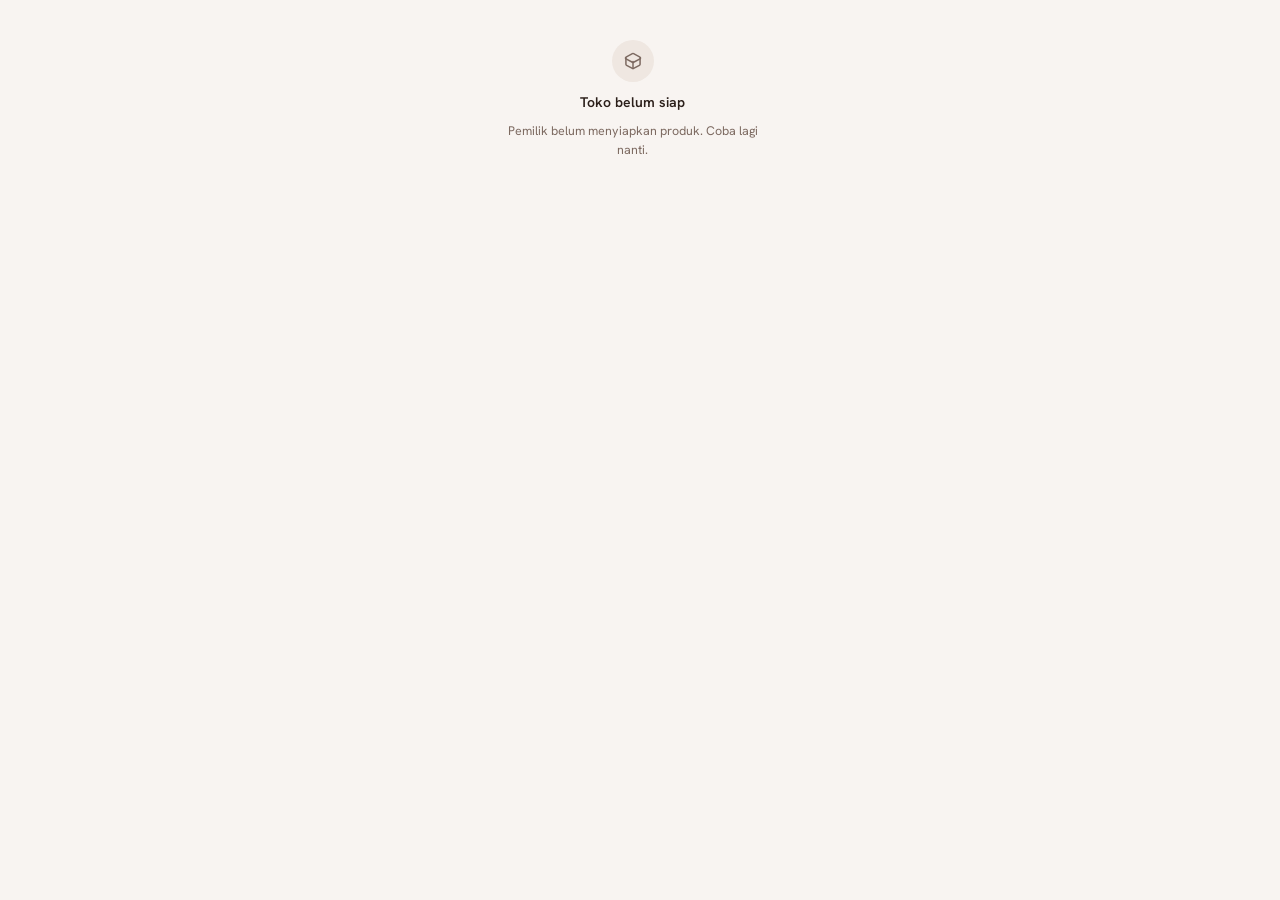
==== pesan.html @ 95f7d37d "Commit 1" ====
<!DOCTYPE html>
<html lang="id" data-theme="medspa" style="--tp-h: 30">
<head>
<meta charset="utf-8">
<meta name="viewport" content="width=device-width, initial-scale=1">
<title>Pesan — Batchin</title>
<link rel="preconnect" href="https://fonts.googleapis.com">
<link rel="preconnect" href="https://fonts.gstatic.com" crossorigin>
<link rel="stylesheet" href="https://fonts.googleapis.com/css2?family=Hanken+Grotesk:wght@300;400;600;700&family=IBM+Plex+Mono:wght@400;600&display=swap">
<link rel="icon" href="favicon.svg" type="image/svg+xml">
<link rel="stylesheet" href="styles.css">
</head>
<body>
<div class="tp-screen" id="pub"></div>
<div id="modal-root"></div>
<div id="toast-root" class="toast-root" role="status" aria-live="polite"></div>
<script src="js/util.js"></script>
<script src="js/icons.js"></script>
<script src="js/data.js"></script>
<script src="js/estimate.js"></script>
<script src="js/inbox.js"></script>
<script src="js/ui.js"></script>
<script src="js/public.js"></script>
</body>
</html>
---- styles.css ----
/* ===== theme.css ===== */
@keyframes tp-pop{0%{transform:scale(.88);opacity:0}62%{transform:scale(1.05)}100%{transform:scale(1);opacity:1}}
@keyframes tp-up{from{transform:translateY(var(--tp-reveal-dist,16px));opacity:0}to{transform:translateY(0);opacity:1}}
@keyframes tp-down{from{transform:translateY(-16px);opacity:0}to{transform:translateY(0);opacity:1}}
@keyframes tp-sheet{from{transform:translateY(102%)}to{transform:translateY(0)}}
@keyframes tp-fade{from{opacity:0}to{opacity:1}}
@keyframes tp-wipe{from{clip-path:inset(0 100% 0 0)}to{clip-path:inset(0 0 0 0)}}
@keyframes tp-curtain{from{clip-path:inset(100% 0 0 0);transform:translateY(var(--tp-reveal-dist,16px))}to{clip-path:inset(0 0 0 0);transform:translateY(0)}}
@keyframes tp-rise{from{clip-path:inset(0 0 100% 0);transform:translateY(var(--tp-reveal-dist,16px))}to{clip-path:inset(0 0 0 0);transform:translateY(0)}}
@keyframes tp-blur-in{from{opacity:0;filter:blur(16px);transform:scale(1.05) translateY(var(--tp-reveal-dist,16px))}to{opacity:1;filter:blur(0);transform:scale(1) translateY(0)}}
@keyframes tp-glitch{0%{opacity:0;transform:translate3d(-6px,0,0);clip-path:inset(40% 0 38% 0)}18%{opacity:1;transform:translate3d(5px,0,0);clip-path:inset(12% 0 62% 0)}36%{transform:translate3d(-3px,0,0);clip-path:inset(68% 0 6% 0)}54%{transform:translate3d(2px,0,0);clip-path:inset(0 0 0 0)}72%{transform:translate3d(-1px,0,0)}100%{opacity:1;transform:none;clip-path:inset(0 0 0 0)}}
@keyframes tp-tape{from{opacity:0;transform:rotate(-9deg) translateY(var(--tp-reveal-dist,16px)) scale(.95)}to{opacity:1;transform:rotate(var(--tp-img-tilt,0deg)) translateY(0) scale(1)}}
@keyframes tp-zoom{from{transform:scale(1.16)}to{transform:scale(1)}}
@keyframes tp-bar{from{transform:scaleX(0)}to{transform:scaleX(1)}}
@keyframes tp-shake{10%,90%{transform:translateX(-2px)}30%,70%{transform:translateX(3px)}50%{transform:translateX(-4px)}}
@keyframes tp-pulse{0%,100%{opacity:1}50%{opacity:.42}}
@keyframes tp-breathe{0%,100%{transform:scale(1)}50%{transform:scale(1.045)}}
@keyframes tp-shimmer{from{background-position:-160% 0}to{background-position:260% 0}}
@keyframes tp-float{0%,100%{transform:translateY(0)}50%{transform:translateY(-9px)}}
@keyframes tp-spin{to{transform:rotate(360deg)}}
@keyframes tp-blink{50%{opacity:0}}
@keyframes tp-tilt{0%,100%{transform:rotate(-2.5deg)}50%{transform:rotate(2.5deg)}}
@keyframes tp-drift{0%{transform:translate3d(0,0,0) scale(1)}50%{transform:translate3d(4%,-3%,0) scale(1.12)}100%{transform:translate3d(0,0,0) scale(1)}}
@media (prefers-reduced-motion: reduce){*,*::before,*::after{animation-duration:1ms!important;animation-iteration-count:1!important;transition-duration:1ms!important}}

@keyframes fx-scroll{from{background-position:0 0}to{background-position:0 160px}}
@keyframes fx-floor{from{background-position:0 0}to{background-position:0 64px}}
@keyframes fx-spin{to{transform:rotate(360deg)}}
@keyframes fx-hue{to{filter:hue-rotate(360deg)}}
@keyframes fx-flicker{0%,100%{opacity:var(--tp-fx-op)}7%{opacity:0}9%{opacity:var(--tp-fx-op)}52%{opacity:calc(var(--tp-fx-op)*.4)}54%{opacity:var(--tp-fx-op)}}
@keyframes fx-blob{0%{transform:translate(0,0) scale(1) rotate(0)}33%{transform:translate(8%,-6%) scale(1.15) rotate(40deg)}66%{transform:translate(-6%,8%) scale(.92) rotate(-30deg)}100%{transform:none}}
@keyframes fx-stars{from{background-position:0 0,0 0,0 0}to{background-position:0 400px,0 260px,0 140px}}
@keyframes fx-foil{from{background-position:0% 50%}to{background-position:200% 50%}}
@keyframes fx-diag{from{background-position:0 0}to{background-position:120px 120px}}
@keyframes d3-sway{0%,100%{transform:perspective(1100px) rotateY(-14deg) rotateX(6deg)}50%{transform:perspective(1100px) rotateY(14deg) rotateX(-4deg)}}
@keyframes d3-float{0%,100%{transform:perspective(1200px) rotateX(18deg) translateY(0)}50%{transform:perspective(1200px) rotateX(10deg) translateY(-14px)}}
@keyframes d3-glitch{0%,92%,100%{transform:none;filter:none}93%{transform:translate(-4px,2px) skewX(-6deg);filter:drop-shadow(4px 0 0 #ff003c) drop-shadow(-4px 0 0 #00e5ff)}95%{transform:translate(3px,-1px) skewX(4deg)}97%{transform:translate(-1px,0);filter:drop-shadow(-3px 0 0 #ff003c) drop-shadow(3px 0 0 #00e5ff)}}
@keyframes d3-wobble{0%,100%{transform:rotate(-1.5deg)}50%{transform:rotate(1.5deg) translateY(-6px)}}
@keyframes fx-slide{from{background-position:0 0}to{background-position:-160px 0}}
@keyframes fx-fall{from{background-position:0 0,0 0,0 0}to{background-position:0 160px,0 320px,0 480px}}
@keyframes d3-card{0%,100%{transform:perspective(900px) rotateX(10deg) rotateY(-16deg) rotateZ(2deg)}50%{transform:perspective(900px) rotateX(4deg) rotateY(-6deg) translateY(-8px)}}
@keyframes d3-bounce{0%,100%{transform:translateY(0) scale(1)}40%{transform:translateY(-10px) scale(1.01,.99)}60%{transform:translateY(0) scale(1.01,.98)}}
@keyframes d3-web{0%,100%{transform:perspective(2400px) rotateX(2.5deg) rotateY(-3deg)}50%{transform:perspective(2400px) rotateX(1deg) rotateY(3deg) translateY(-4px)}}
.tp-web-stage{position:relative;isolation:isolate;overflow:hidden;animation:var(--tp-3d-web,none);transform-origin:50% 50%}
.tp-web-stage>.tp-fx{inset:-20%}
.tp-fx{position:absolute;inset:-40%;z-index:-1;pointer-events:none;background:var(--tp-fx);background-size:var(--tp-fx-size);opacity:var(--tp-fx-op);mix-blend-mode:var(--tp-fx-blend);transform:var(--tp-fx-tf);animation:var(--tp-fx-anim)}
.tp-screen{position:relative;isolation:isolate;overflow:hidden}
.tp-stage{transform:var(--tp-3d);animation:var(--tp-3d-anim);transform-style:preserve-3d}

[data-theme="medspa"]{--tp-h:30;--tp-fx:none;--tp-fx-size:auto;--tp-fx-anim:none;--tp-fx-op:0;--tp-fx-blend:normal;--tp-fx-tf:none;--tp-3d:none;--tp-3d-anim:none;--tp-3d-web:none;--tp-dur-slow:620ms;--tp-stagger:80ms;--tp-reveal:tp-up;--tp-reveal-dist:20px;--tp-img-r:16px;--tp-img-frame:none;--tp-img-sh:none;--tp-img-filter:saturate(.9) brightness(1.04);--tp-img-overlay-op:0;--tp-img-blend:normal;--tp-img-tilt:0deg;--tp-img-ar:4 / 5;--tp-bg:#f8f4f1;--tp-canvas:#f8f4f1;--tp-surf:#ffffff;--tp-surf-2:#efe7e1;--tp-ink:#2b1f1a;--tp-mute:#7d6a61;--tp-acc:oklch(0.64 0.08 calc(var(--tp-h) + 0));--tp-acc-2:oklch(0.72 0.06 calc(var(--tp-h) + 150));--tp-acc-ink:#ffffff;--tp-line:#e7dcd4;--tp-grad:linear-gradient(135deg, oklch(0.64 0.08 calc(var(--tp-h) + 0)), oklch(0.72 0.06 calc(var(--tp-h) + 150)));--tp-r:8px;--tp-r-sm:5px;--tp-r-lg:12px;--tp-r-btn:6px;--tp-sh:0 6px 18px rgba(20,24,30,.08);--tp-sh-sm:0 2px 8px rgba(20,24,30,.06);--tp-bw:1px;--tp-font-display:'Hanken Grotesk', system-ui;--tp-font-body:'Hanken Grotesk', system-ui;--tp-font-mono:'IBM Plex Mono', monospace;--tp-w-display:600;--tp-track-display:-0.02em;--tp-case-display:none;--tp-hero:62px;--tp-dur:220ms;--tp-ease:cubic-bezier(.22,1,.36,1);--tp-press:0.98;--tp-tex:none;--tp-blur:none;}

/* ===== app.css ===== */
/* ============================================================
   app.css — Batchin
   Lapisan layout & komponen. Semua warna/radius/bayangan/font
   memakai var(--tp-*). Hanya token layout di bawah yang berupa nilai.
   ============================================================ */

:root {
  --pill-h: 999px;
  --page-w: 1300px;
  --nav-gap: 6px;
  --pad-x: 28px;
  --nav-offset: 104px;

  --ok: oklch(0.55 0.09 155);
  --ok-bg: oklch(0.955 0.025 155);
  --warn: oklch(0.62 0.11 72);
  --warn-bg: oklch(0.965 0.035 72);
  --danger: oklch(0.55 0.15 27);
  --danger-bg: oklch(0.96 0.028 27);
  --info: oklch(0.56 0.09 245);
  --info-bg: oklch(0.96 0.025 245);

  --st-waiting: oklch(0.60 0.10 78);
  --st-shopping: oklch(0.56 0.10 250);
  --st-production: oklch(0.60 0.13 42);
  --st-ready: oklch(0.53 0.10 158);
  --st-completed: oklch(0.50 0.03 60);
  --st-cancelled: oklch(0.55 0.15 27);
}

*, *::before, *::after { box-sizing: border-box; }

html {
  -webkit-text-size-adjust: 100%;
  overflow-y: scroll;
  scrollbar-gutter: stable;
}

body {
  margin: 0;
  min-height: 100vh;
  background: var(--tp-bg);
  color: var(--tp-ink);
  font-family: var(--tp-font-body);
  font-size: calc(15px * var(--fs, 1));
  line-height: 1.52;
  -webkit-font-smoothing: antialiased;
  -moz-osx-font-smoothing: grayscale;
}

h1, h2, h3, h4 {
  margin: 0;
  font-family: var(--tp-font-display);
  font-weight: var(--tp-w-display);
  letter-spacing: var(--tp-track-display);
  line-height: 1.18;
}

p { margin: 0; }
a { color: inherit; }
button { font: inherit; }
svg { display: block; flex: none; }
:focus-visible { outline: 2px solid var(--tp-acc); outline-offset: 2px; }

.boot {
  min-height: 100vh;
  display: grid;
  place-items: center;
  color: var(--tp-mute);
  font-size: calc(14px * var(--fs, 1));
  letter-spacing: var(--tp-track-display);
}

/* ---------- tipografi bantu ---------- */
.mono { font-family: var(--tp-font-mono); font-variant-numeric: tabular-nums; }
.mute { color: var(--tp-mute); }
.small { font-size: calc(12.5px * var(--fs, 1)); }
.tiny { font-size: calc(11.5px * var(--fs, 1)); }
.strong { font-weight: 600; }
.nowrap { white-space: nowrap; }
.kicker {
  font-size: calc(11px * var(--fs, 1));
  font-weight: 600;
  letter-spacing: 0.10em;
  text-transform: uppercase;
  color: var(--tp-mute);
  font-family: var(--tp-font-mono);
}

/* ---------- shell & nav pill ---------- */
.nav {
  position: fixed;
  top: 18px;
  left: 50%;
  transform: translateX(-50%);
  z-index: 60;
  display: flex;
  align-items: center;
  gap: var(--nav-gap);
  max-width: calc(100vw - 32px);
  padding: 7px 9px;
  background: var(--tp-ink);
  color: var(--tp-bg);
  border-radius: var(--pill-h);
  box-shadow: var(--tp-sh);
}

.nav-brand {
  display: flex;
  align-items: center;
  gap: 9px;
  padding: 4px 12px 4px 6px;
  margin-right: 2px;
  color: var(--tp-bg);
  text-decoration: none;
  border-right: 1px solid color-mix(in oklch, var(--tp-bg) 22%, var(--tp-ink));
}

.nav-mark {
  width: 30px;
  height: 30px;
  display: grid;
  place-items: center;
  border-radius: var(--tp-r-sm);
  background: var(--tp-grad);
  color: var(--tp-acc-ink);
  font-family: var(--tp-font-mono);
  font-size: calc(13px * var(--fs, 1));
  font-weight: 600;
}

.nav-brand-name {
  font-family: var(--tp-font-display);
  font-weight: 600;
  font-size: calc(14.5px * var(--fs, 1));
  letter-spacing: var(--tp-track-display);
}

.nav-links {
  display: flex;
  align-items: center;
  gap: 2px;
}

.nav-link {
  display: flex;
  align-items: center;
  gap: 7px;
  padding: 8px 12px;
  border-radius: var(--pill-h);
  color: var(--tp-bg);
  text-decoration: none;
  font-size: calc(13px * var(--fs, 1));
  font-weight: 600;
  letter-spacing: -0.01em;
  white-space: nowrap;
  transition: background var(--tp-dur) var(--tp-ease), color var(--tp-dur) var(--tp-ease), transform var(--tp-dur) var(--tp-ease);
}

.nav-link svg { width: 15px; height: 15px; opacity: 1; }
.nav-link:hover { background: color-mix(in oklch, var(--tp-bg) 16%, var(--tp-ink)); }
.nav-link:active { transform: scale(var(--tp-press)); }
.nav-link[aria-current="page"] {
  background: var(--tp-acc);
  color: var(--tp-acc-ink);
}
.nav-link[aria-current="page"]:hover { background: var(--tp-acc); }

/* ---------- halaman ---------- */
.page {
  max-width: var(--page-w);
  margin: 0 auto;
  padding: var(--nav-offset) var(--pad-x) 72px;
}

.page-head {
  display: flex;
  align-items: flex-end;
  justify-content: space-between;
  gap: 20px;
  flex-wrap: wrap;
  margin-bottom: 22px;
}

.page-title { font-size: calc(clamp(23px, 2.4vw, 30px) * var(--fs, 1)); }
.page-sub { margin-top: 6px; color: var(--tp-mute); font-size: calc(14px * var(--fs, 1)); max-width: 62ch; }
.page-actions { display: flex; align-items: center; gap: 8px; flex-wrap: wrap; }

.section { margin-top: 26px; }
.section-head {
  display: flex;
  align-items: baseline;
  justify-content: space-between;
  gap: 14px;
  margin-bottom: 12px;
}
.section-title { font-size: calc(16.5px * var(--fs, 1)); }

/* ---------- kartu ---------- */
.card {
  background: var(--tp-surf);
  border: var(--tp-bw) solid var(--tp-line);
  border-radius: var(--tp-r-lg);
  box-shadow: var(--tp-sh-sm);
  min-width: 0;
}

.card-head {
  display: flex;
  align-items: center;
  justify-content: space-between;
  gap: 12px;
  padding: 15px 18px;
  border-bottom: var(--tp-bw) solid var(--tp-line);
}

.card-title { font-size: calc(14.5px * var(--fs, 1)); font-weight: 600; letter-spacing: -0.01em; }
.card-body { padding: 18px; }
.card-body.tight { padding: 12px; }
.card-foot {
  padding: 12px 18px;
  border-top: var(--tp-bw) solid var(--tp-line);
  display: flex;
  align-items: center;
  justify-content: space-between;
  gap: 12px;
  font-size: calc(12.5px * var(--fs, 1));
  color: var(--tp-mute);
}

.card.flat { box-shadow: none; background: var(--tp-surf-2); border-color: transparent; }

/* ---------- tombol ---------- */
.btn {
  display: inline-flex;
  align-items: center;
  justify-content: center;
  gap: 7px;
  min-height: 40px;
  padding: 0 15px;
  border: var(--tp-bw) solid transparent;
  border-radius: var(--tp-r-btn);
  background: var(--tp-acc);
  color: var(--tp-acc-ink);
  font-family: var(--tp-font-body);
  font-size: calc(13.5px * var(--fs, 1));
  font-weight: 600;
  letter-spacing: -0.005em;
  text-decoration: none;
  cursor: pointer;
  white-space: nowrap;
  transition: transform var(--tp-dur) var(--tp-ease), background var(--tp-dur) var(--tp-ease), border-color var(--tp-dur) var(--tp-ease), color var(--tp-dur) var(--tp-ease), box-shadow var(--tp-dur) var(--tp-ease);
}
.btn svg { width: 15px; height: 15px; }
.btn:hover { background: color-mix(in oklch, var(--tp-acc) 86%, var(--tp-ink)); }
.btn:active { transform: scale(var(--tp-press)); }

.btn-ghost {
  background: var(--tp-surf);
  color: var(--tp-ink);
  border-color: var(--tp-line);
  box-shadow: var(--tp-sh-sm);
}
.btn-ghost:hover { background: var(--tp-surf-2); border-color: color-mix(in oklch, var(--tp-line) 60%, var(--tp-ink)); }

.btn-quiet {
  background: transparent;
  color: var(--tp-ink);
  border-color: transparent;
}
.btn-quiet:hover { background: var(--tp-surf-2); }

.btn-danger { background: var(--danger); color: var(--tp-acc-ink); }
.btn-danger:hover { background: color-mix(in oklch, var(--danger) 86%, var(--tp-ink)); }

.btn-sm { min-height: 32px; padding: 0 11px; font-size: calc(12.5px * var(--fs, 1)); }
.btn-sm svg { width: 13px; height: 13px; }
.btn-icon { min-height: 34px; width: 34px; padding: 0; }

/* ---------- form ---------- */
.field { display: flex; flex-direction: column; gap: 6px; min-width: 0; }
.field-label { font-size: calc(12.5px * var(--fs, 1)); font-weight: 600; color: var(--tp-ink); }
.field-label .req { color: var(--danger); margin-left: 2px; }

.input, .select, .textarea {
  width: 100%;
  min-height: 41px;
  padding: 9px 12px;
  background: var(--tp-surf);
  color: var(--tp-ink);
  font-family: var(--tp-font-body);
  font-size: calc(14px * var(--fs, 1));
  border: var(--tp-bw) solid var(--tp-line);
  border-radius: var(--tp-r-btn);
  transition: border-color var(--tp-dur) var(--tp-ease), box-shadow var(--tp-dur) var(--tp-ease), background var(--tp-dur) var(--tp-ease);
}
.textarea { min-height: 74px; resize: vertical; line-height: 1.5; }
.input.mono, .select.mono { font-family: var(--tp-font-mono); font-size: calc(13.5px * var(--fs, 1)); }
.input::placeholder, .textarea::placeholder { color: var(--tp-mute); }
.input:hover, .select:hover, .textarea:hover { border-color: color-mix(in oklch, var(--tp-line) 55%, var(--tp-ink)); }
.input:focus, .select:focus, .textarea:focus {
  outline: none;
  border-color: var(--tp-acc);
  box-shadow: 0 0 0 3px color-mix(in oklch, var(--tp-acc) 22%, transparent);
}
.select {
  appearance: none;
  padding-right: 34px;
  background-image: url("data:image/svg+xml;utf8,<svg xmlns='http://www.w3.org/2000/svg' width='14' height='14' viewBox='0 0 24 24' fill='none' stroke='%237d6a61' stroke-width='2.4' stroke-linecap='round' stroke-linejoin='round'><path d='M6 9l6 6 6-6'/></svg>");
  background-repeat: no-repeat;
  background-position: right 12px center;
}
.input[readonly] { background: var(--tp-surf-2); color: var(--tp-mute); }
.input:disabled, .select:disabled { background: var(--tp-surf-2); color: var(--tp-mute); cursor: not-allowed; }

.field-hint { font-size: calc(11.5px * var(--fs, 1)); color: var(--tp-mute); }
.field-error { font-size: calc(11.5px * var(--fs, 1)); color: var(--danger); font-weight: 600; display: none; }
.field.invalid .input, .field.invalid .select, .field.invalid .textarea {
  border-color: var(--danger);
  box-shadow: 0 0 0 3px color-mix(in oklch, var(--danger) 16%, transparent);
}
.field.invalid .field-error { display: block; }
.field.shake { animation: tp-shake 420ms var(--tp-ease); }

.input-group { display: flex; align-items: stretch; }
.input-group .input { border-top-right-radius: 0; border-bottom-right-radius: 0; }
.input-group .prefix {
  display: flex;
  align-items: center;
  padding: 0 11px;
  background: var(--tp-surf-2);
  color: var(--tp-mute);
  border: var(--tp-bw) solid var(--tp-line);
  border-right: none;
  border-radius: var(--tp-r-btn) 0 0 var(--tp-r-btn);
  font-family: var(--tp-font-mono);
  font-size: calc(13px * var(--fs, 1));
}

.form-grid { display: grid; grid-template-columns: repeat(2, minmax(0, 1fr)); gap: 14px; }
.form-grid .span-2 { grid-column: span 2; }

/* ---------- badge & pill status ---------- */
.badge {
  display: inline-flex;
  align-items: center;
  gap: 5px;
  padding: 3px 9px;
  border-radius: var(--pill-h);
  font-size: calc(11.5px * var(--fs, 1));
  font-weight: 600;
  letter-spacing: 0.005em;
  white-space: nowrap;
  background: var(--tp-surf-2);
  color: var(--tp-ink);
}
.badge .dot { width: 6px; height: 6px; border-radius: var(--pill-h); background: currentColor; }

.badge-acc { background: color-mix(in oklch, var(--tp-acc) 14%, var(--tp-surf)); color: color-mix(in oklch, var(--tp-acc) 55%, var(--tp-ink)); }
.badge-ok { background: var(--ok-bg); color: var(--ok); }
.badge-warn { background: var(--warn-bg); color: color-mix(in oklch, var(--warn) 72%, var(--tp-ink)); }
.badge-danger { background: var(--danger-bg); color: var(--danger); }
.badge-info { background: var(--info-bg); color: var(--info); }
.badge-mute { background: var(--tp-surf-2); color: var(--tp-mute); }

.status-pill {
  display: inline-flex;
  align-items: center;
  gap: 5px;
  padding: 3px 9px 3px 8px;
  border-radius: var(--pill-h);
  font-size: calc(11.5px * var(--fs, 1));
  font-weight: 600;
  white-space: nowrap;
  background: color-mix(in oklch, var(--pill-c) 15%, var(--tp-surf));
  color: color-mix(in oklch, var(--pill-c) 80%, var(--tp-ink));
}
.status-pill .dot { width: 6px; height: 6px; border-radius: var(--pill-h); background: var(--pill-c); }

.st-waiting { --pill-c: var(--st-waiting); }
.st-shopping { --pill-c: var(--st-shopping); }
.st-production { --pill-c: var(--st-production); }
.st-ready { --pill-c: var(--st-ready); }
.st-completed { --pill-c: var(--st-completed); }
.st-cancelled { --pill-c: var(--st-cancelled); }

/* ---------- tabel ---------- */
.table-wrap { overflow-x: auto; }
.table { width: 100%; border-collapse: collapse; font-size: calc(13.5px * var(--fs, 1)); }
.table thead th {
  position: sticky;
  top: 0;
  background: var(--tp-surf);
  text-align: left;
  padding: 10px 14px;
  font-family: var(--tp-font-mono);
  font-size: calc(10.5px * var(--fs, 1));
  font-weight: 600;
  letter-spacing: 0.08em;
  text-transform: uppercase;
  color: var(--tp-mute);
  border-bottom: var(--tp-bw) solid var(--tp-line);
  white-space: nowrap;
}
.table tbody td {
  padding: 11px 14px;
  border-bottom: var(--tp-bw) solid var(--tp-line);
  vertical-align: middle;
}
.table tbody tr:last-child td { border-bottom: none; }
.table tbody tr { transition: background var(--tp-dur) var(--tp-ease); }
.table tbody tr:hover { background: color-mix(in oklch, var(--tp-surf-2) 55%, var(--tp-surf)); }
.table .num { text-align: right; font-family: var(--tp-font-mono); font-variant-numeric: tabular-nums; }
.table .row-actions { text-align: right; white-space: nowrap; }

/* ---------- progress ---------- */
.bar {
  position: relative;
  height: 6px;
  border-radius: var(--pill-h);
  background: var(--tp-surf-2);
  overflow: hidden;
}
.bar > span {
  position: absolute;
  inset: 0 auto 0 0;
  border-radius: var(--pill-h);
  background: var(--tp-acc);
  transition: width var(--tp-dur-slow) var(--tp-ease);
}
.bar.ok > span { background: var(--ok); }
.bar.warn > span { background: var(--warn); }

/* ---------- layout bantu ---------- */
.row { display: flex; align-items: center; gap: 10px; }
.row.between { justify-content: space-between; }
.row.wrap { flex-wrap: wrap; }
.col { display: flex; flex-direction: column; gap: 10px; }
.grid { display: grid; gap: 14px; }
.spacer { flex: 1; }
.divider { height: 1px; background: var(--tp-line); border: 0; margin: 0; }
.scroll-x { overflow-x: auto; }
/* ---------- modal / bottom sheet ---------- */
.modal-root { position: relative; z-index: 90; }
.scrim {
  position: fixed;
  inset: 0;
  background: color-mix(in oklch, var(--tp-ink) 46%, transparent);
  backdrop-filter: blur(2px);
  z-index: 90;
  animation: tp-fade var(--tp-dur) var(--tp-ease) both;
}

.sheet {
  position: fixed;
  z-index: 91;
  inset: 0;
  margin: auto;
  height: fit-content;
  width: min(560px, calc(100vw - 32px));
  max-height: min(86vh, 760px);
  display: flex;
  flex-direction: column;
  background: var(--tp-surf);
  border: var(--tp-bw) solid var(--tp-line);
  border-radius: var(--tp-r-lg);
  box-shadow: var(--tp-sh);
  animation: tp-pop var(--tp-dur) var(--tp-ease) both;
  overflow: hidden;
}
.sheet.wide { width: min(760px, calc(100vw - 32px)); }

.sheet-head {
  display: flex;
  align-items: flex-start;
  justify-content: space-between;
  gap: 14px;
  padding: 18px 20px 14px;
  border-bottom: var(--tp-bw) solid var(--tp-line);
}
.sheet-title { font-size: calc(17px * var(--fs, 1)); }
.sheet-sub { margin-top: 4px; font-size: calc(12.5px * var(--fs, 1)); color: var(--tp-mute); }
.sheet-body { padding: 18px 20px; overflow-y: auto; }
.sheet-foot {
  padding: 14px 20px;
  border-top: var(--tp-bw) solid var(--tp-line);
  display: flex;
  align-items: center;
  justify-content: flex-end;
  gap: 8px;
  background: var(--tp-surf);
}
.sheet-foot .left { margin-right: auto; }

/* ---------- toast ---------- */
.toast-root {
  position: fixed;
  left: 50%;
  bottom: 26px;
  transform: translateX(-50%);
  z-index: 95;
  display: flex;
  flex-direction: column;
  align-items: center;
  gap: 8px;
  pointer-events: none;
}
.toast {
  display: flex;
  align-items: center;
  gap: 9px;
  padding: 10px 16px;
  border-radius: var(--pill-h);
  background: var(--tp-ink);
  color: var(--tp-bg);
  font-size: calc(13px * var(--fs, 1));
  font-weight: 600;
  box-shadow: var(--tp-sh);
  animation: tp-pop var(--tp-dur) var(--tp-ease) both;
  max-width: min(92vw, 460px);
}
.toast svg { width: 15px; height: 15px; }
.toast.ok svg { color: color-mix(in oklch, var(--ok) 70%, var(--tp-bg)); }
.toast.warn svg { color: color-mix(in oklch, var(--warn) 70%, var(--tp-bg)); }
.toast.error svg { color: color-mix(in oklch, var(--danger) 62%, var(--tp-bg)); }
.toast.out { animation: tp-fade var(--tp-dur) var(--tp-ease) reverse both; }

/* ---------- empty & skeleton ---------- */
.empty {
  display: flex;
  flex-direction: column;
  align-items: center;
  justify-content: center;
  gap: 8px;
  padding: 40px 20px;
  text-align: center;
  color: var(--tp-mute);
}
.empty-icon {
  width: 42px;
  height: 42px;
  display: grid;
  place-items: center;
  border-radius: var(--pill-h);
  background: var(--tp-surf-2);
  color: var(--tp-mute);
  margin-bottom: 2px;
}
.empty-icon svg { width: 20px; height: 20px; }
.empty-title { font-size: calc(14px * var(--fs, 1)); font-weight: 600; color: var(--tp-ink); }
.empty-text { font-size: calc(12.5px * var(--fs, 1)); max-width: 40ch; }

.skeleton {
  border-radius: var(--tp-r-sm);
  background: linear-gradient(90deg, var(--tp-surf-2) 25%, color-mix(in oklch, var(--tp-surf-2) 55%, var(--tp-surf)) 50%, var(--tp-surf-2) 75%);
  background-size: 220% 100%;
  animation: tp-shimmer 1.5s linear infinite;
}

/* ---------- switch ---------- */
.switch {
  position: relative;
  width: 40px;
  height: 23px;
  flex: none;
  border-radius: var(--pill-h);
  background: var(--tp-surf-2);
  border: var(--tp-bw) solid var(--tp-line);
  cursor: pointer;
  transition: background var(--tp-dur) var(--tp-ease), border-color var(--tp-dur) var(--tp-ease);
}
.switch::after {
  content: "";
  position: absolute;
  top: 2px;
  left: 2px;
  width: 17px;
  height: 17px;
  border-radius: var(--pill-h);
  background: var(--tp-surf);
  box-shadow: var(--tp-sh-sm);
  transition: transform var(--tp-dur) var(--tp-ease);
}
.switch[aria-checked="true"] { background: var(--tp-acc); border-color: var(--tp-acc); }
.switch[aria-checked="true"]::after { transform: translateX(17px); }

/* ---------- responsif ---------- */
@media (max-width: 1180px) {
  .nav-link span { display: none; }
  .nav-link { padding: 9px 11px; }
  .nav-link svg { width: 17px; height: 17px; }
}

@media (max-width: 760px) {
  :root { --pad-x: 16px; --nav-offset: 84px; }

  .nav {
    top: auto;
    bottom: 0;
    left: 0;
    right: 0;
    transform: none;
    max-width: none;
    width: 100%;
    justify-content: space-between;
    gap: 0;
    padding: 7px 8px calc(7px + env(safe-area-inset-bottom));
    border-radius: var(--pill-h) var(--pill-h) 0 0;
    box-shadow: var(--tp-sh);
  }
  .nav-brand { display: none; }
  .nav-links { width: 100%; justify-content: space-between; gap: 0; }
  .nav-link { flex-direction: column; gap: 3px; padding: 6px 8px; font-size: calc(9.5px * var(--fs, 1)); flex: 1; }
  .nav-link span { display: block; font-size: calc(9.5px * var(--fs, 1)); letter-spacing: 0; }
  .nav-link svg { width: 18px; height: 18px; }

  .page { padding-bottom: 96px; }
  .page-head { align-items: flex-start; }
  .page-actions { width: 100%; }
  .page-actions .btn { flex: 1; }

  .form-grid { grid-template-columns: minmax(0, 1fr); }
  .form-grid .span-2 { grid-column: span 1; }

  .sheet, .sheet.wide {
    left: 0;
    margin: 0;
    height: auto;
    right: 0;
    top: auto;
    bottom: 0;
    transform: none;
    width: 100%;
    max-height: 90vh;
    border-radius: var(--tp-r-lg) var(--tp-r-lg) 0 0;
    animation: tp-sheet var(--tp-dur-slow) var(--tp-ease) both;
  }
  .sheet-foot { padding-bottom: calc(14px + env(safe-area-inset-bottom)); }
  .toast-root { bottom: 82px; }
  .table { font-size: calc(12.5px * var(--fs, 1)); }
  .table thead th, .table tbody td { padding: 9px 10px; }
}

/* ---------- perbaikan modal & HP ---------- */
body:has(.scrim) { overflow: hidden; }
.nav-brand-name { white-space: nowrap; }
.sheet-body { overscroll-behavior: contain; -webkit-overflow-scrolling: touch; }

@media (max-width: 760px) {
  .input, .select, .textarea { font-size: calc(16px * var(--fs, 1)); }
  .sheet-head { padding: 16px 16px 12px; }
  .sheet-body { padding: 16px; }
  .sheet-foot { padding: 12px 16px calc(12px + env(safe-area-inset-bottom)); flex-wrap: wrap; }
  .sheet-foot .btn { flex: 1 1 0; }
  .sheet-foot .left { flex: 1 0 100%; margin: 0; }
  .sheet-foot .left .btn { width: 100%; }
  .page-title { font-size: calc(22px * var(--fs, 1)); }
  .card-head { padding: 12px 14px; }
  .card-body { padding: 14px; }
  .btn { min-height: 44px; }
  .btn-sm { min-height: 36px; }
  .nav { padding-left: 4px; padding-right: 4px; }
}

@media (max-width: 380px) {
  .nav-link span { font-size: calc(8.5px * var(--fs, 1)); }
  .page { padding-left: 12px; padding-right: 12px; }
}

.select { text-overflow: ellipsis; white-space: nowrap; overflow: hidden; }

/* ===== views.css ===== */
/* ============================================================
   views.css — layout tiap layar
   ============================================================ */

/* ---------- dashboard ---------- */
.dash-top {
  display: grid;
  grid-template-columns: minmax(0, 340px) minmax(0, 1fr);
  gap: 14px;
  align-items: stretch;
}

.ring-card { display: flex; flex-direction: column; }
.ring-wrap {
  position: relative;
  width: 168px;
  height: 168px;
  margin: 4px auto 14px;
}
.ring-wrap svg { width: 100%; height: 100%; transform: rotate(-90deg); }
.ring-track { stroke: var(--tp-surf-2); }
.ring-fill {
  stroke: var(--tp-acc);
  stroke-linecap: round;
  transition: stroke-dashoffset var(--tp-dur-slow) var(--tp-ease);
}
.ring-center {
  position: absolute;
  inset: 0;
  display: flex;
  flex-direction: column;
  align-items: center;
  justify-content: center;
  gap: 1px;
  text-align: center;
}
.ring-value {
  font-family: var(--tp-font-mono);
  font-size: calc(27px * var(--fs, 1));
  font-weight: 600;
  letter-spacing: -0.03em;
  line-height: 1;
}
.ring-label { font-size: calc(10.5px * var(--fs, 1)); letter-spacing: 0.08em; text-transform: uppercase; color: var(--tp-mute); font-family: var(--tp-font-mono); }

.checklist { display: flex; flex-direction: column; }
.check-item {
  display: flex;
  align-items: center;
  gap: 10px;
  padding: 9px 0;
  border-bottom: var(--tp-bw) solid var(--tp-line);
  font-size: calc(13px * var(--fs, 1));
}
.check-item:last-child { border-bottom: none; }
.check-box {
  width: 18px;
  height: 18px;
  flex: none;
  border-radius: var(--tp-r-sm);
  border: var(--tp-bw) solid var(--tp-line);
  background: var(--tp-surf);
  display: grid;
  place-items: center;
  color: var(--tp-acc-ink);
}
.check-box svg { width: 11px; height: 11px; }
.check-item.done .check-box { background: var(--tp-acc); border-color: var(--tp-acc); }
.check-item.done .check-label { color: var(--tp-mute); text-decoration: line-through; text-decoration-thickness: 1px; }
.check-label { flex: 1; min-width: 0; }
.check-meta { font-family: var(--tp-font-mono); font-size: calc(11.5px * var(--fs, 1)); color: var(--tp-mute); }

.kpi-grid {
  display: grid;
  grid-template-columns: repeat(4, minmax(0, 1fr));
  gap: 14px;
}
.kpi { padding: 16px 16px 14px; display: flex; flex-direction: column; gap: 8px; }
.kpi-head { display: flex; align-items: center; justify-content: space-between; gap: 8px; }
.kpi-label { font-size: calc(11.5px * var(--fs, 1)); font-weight: 600; color: var(--tp-mute); letter-spacing: 0.02em; }
.kpi-icon {
  width: 26px; height: 26px;
  display: grid; place-items: center;
  border-radius: var(--tp-r-sm);
  background: var(--tp-surf-2);
  color: var(--tp-mute);
}
.kpi-icon svg { width: 14px; height: 14px; }
.kpi-value {
  font-family: var(--tp-font-mono);
  font-size: calc(22px * var(--fs, 1));
  font-weight: 600;
  letter-spacing: -0.03em;
  line-height: 1.1;
  white-space: nowrap;
  overflow: hidden;
  text-overflow: ellipsis;
}
.kpi-value.sm { font-size: calc(19px * var(--fs, 1)); }
.kpi-meta { display: flex; align-items: center; gap: 6px; font-size: calc(11.5px * var(--fs, 1)); color: var(--tp-mute); flex-wrap: wrap; }
.delta { display: inline-flex; align-items: center; gap: 3px; font-weight: 600; font-family: var(--tp-font-mono); font-size: calc(11px * var(--fs, 1)); }
.delta.up { color: var(--ok); }
.delta.down { color: var(--danger); }
.delta svg { width: 11px; height: 11px; }

.dash-grid {
  display: grid;
  grid-template-columns: minmax(0, 1.55fr) minmax(0, 1fr);
  gap: 14px;
  margin-top: 14px;
  align-items: start;
}

/* ---------- chart ---------- */
.chart { width: 100%; height: 210px; display: block; overflow: visible; }
.chart .grid-line { stroke: var(--tp-line); }
.chart .axis-text { fill: var(--tp-mute); font-size: calc(10px * var(--fs, 1)); font-family: var(--tp-font-mono); }
.chart .area { fill: color-mix(in oklch, var(--tp-acc) 16%, transparent); }
.chart .line { fill: none; stroke: var(--tp-acc); stroke-width: 2; stroke-linecap: round; stroke-linejoin: round; }
.chart .dot { fill: var(--tp-surf); stroke: var(--tp-acc); stroke-width: 2; }
.chart .bar-rect { fill: var(--tp-acc); rx: 3px; }
.chart .bar-rect.dim { fill: color-mix(in oklch, var(--tp-acc) 32%, var(--tp-surf)); }
.chart-legend { display: flex; align-items: center; gap: 14px; font-size: calc(11.5px * var(--fs, 1)); color: var(--tp-mute); }
.chart-legend i { display: inline-block; width: 9px; height: 9px; border-radius: 3px; background: var(--tp-acc); margin-right: 5px; }

/* ---------- status bar komposisi ---------- */
.stack { display: flex; height: 9px; border-radius: var(--pill-h); overflow: hidden; background: var(--tp-surf-2); }
.stack > i { display: block; height: 100%; }
.legend-list { display: flex; flex-direction: column; gap: 9px; margin-top: 14px; }
.legend-row { display: flex; align-items: center; gap: 9px; font-size: calc(12.5px * var(--fs, 1)); }
.legend-swatch { width: 8px; height: 8px; border-radius: 3px; flex: none; background: var(--pill-c); }
.legend-row .legend-value { margin-left: auto; font-family: var(--tp-font-mono); font-size: calc(12px * var(--fs, 1)); }

/* ---------- feed pesanan ringkas ---------- */
.order-mini {
  display: flex;
  align-items: center;
  gap: 11px;
  padding: 11px 0;
  border-bottom: var(--tp-bw) solid var(--tp-line);
}
.order-mini:last-child { border-bottom: none; }
.order-mini:first-child { padding-top: 2px; }
.avatar {
  width: 32px; height: 32px;
  flex: none;
  display: grid; place-items: center;
  border-radius: var(--pill-h);
  background: var(--tp-surf-2);
  color: var(--tp-ink);
  font-family: var(--tp-font-mono);
  font-size: calc(11.5px * var(--fs, 1));
  font-weight: 600;
  letter-spacing: 0;
}
.avatar.acc { background: color-mix(in oklch, var(--tp-acc) 16%, var(--tp-surf)); color: color-mix(in oklch, var(--tp-acc) 58%, var(--tp-ink)); }
.order-mini-main { min-width: 0; flex: 1; }
.order-mini-name { font-size: calc(13.5px * var(--fs, 1)); font-weight: 600; white-space: nowrap; overflow: hidden; text-overflow: ellipsis; }
.order-mini-sub { font-size: calc(11.5px * var(--fs, 1)); color: var(--tp-mute); white-space: nowrap; overflow: hidden; text-overflow: ellipsis; }

/* ---------- toolbar filter ---------- */
.toolbar {
  display: flex;
  align-items: center;
  gap: 8px;
  flex-wrap: wrap;
  padding: 12px 14px;
  border-bottom: var(--tp-bw) solid var(--tp-line);
}
.search {
  position: relative;
  flex: 1;
  min-width: 180px;
}
.search svg {
  position: absolute;
  left: 11px;
  top: 50%;
  transform: translateY(-50%);
  width: 14px;
  height: 14px;
  color: var(--tp-mute);
}
.search .input { padding-left: 33px; }
.toolbar .select { width: auto; min-width: 132px; }

.seg {
  display: inline-flex;
  padding: 3px;
  gap: 2px;
  background: var(--tp-surf-2);
  border-radius: var(--tp-r-btn);
}
.seg button {
  border: 0;
  background: transparent;
  color: var(--tp-mute);
  padding: 6px 11px;
  border-radius: var(--tp-r-sm);
  font-size: calc(12px * var(--fs, 1));
  font-weight: 600;
  cursor: pointer;
  transition: background var(--tp-dur) var(--tp-ease), color var(--tp-dur) var(--tp-ease);
}
.seg button:hover { color: var(--tp-ink); }
.seg button[aria-pressed="true"] { background: var(--tp-surf); color: var(--tp-ink); box-shadow: var(--tp-sh-sm); }

/* ---------- kanban ---------- */
.kanban {
  display: grid;
  grid-template-columns: repeat(5, minmax(248px, 1fr));
  gap: 12px;
  align-items: start;
  overflow-x: auto;
  padding-bottom: 6px;
}
.kcol {
  background: var(--tp-surf-2);
  border: var(--tp-bw) solid transparent;
  border-radius: var(--tp-r-lg);
  display: flex;
  flex-direction: column;
  min-height: 180px;
  transition: background var(--tp-dur) var(--tp-ease), border-color var(--tp-dur) var(--tp-ease);
}
.kcol.over {
  border-color: var(--tp-acc);
  background: color-mix(in oklch, var(--tp-acc) 8%, var(--tp-surf-2));
}
.kcol-head {
  display: flex;
  align-items: center;
  gap: 8px;
  padding: 11px 12px 9px;
  font-size: calc(12px * var(--fs, 1));
  font-weight: 600;
}
.kcol-head .dot { width: 7px; height: 7px; border-radius: var(--pill-h); background: var(--pill-c); flex: none; }
.kcol-count {
  margin-left: auto;
  font-family: var(--tp-font-mono);
  font-size: calc(10.5px * var(--fs, 1));
  color: var(--tp-mute);
  background: var(--tp-surf);
  border-radius: var(--pill-h);
  padding: 1px 7px;
}
.kcol-body { display: flex; flex-direction: column; gap: 8px; padding: 0 8px 8px; min-height: 60px; }
.kcol-empty {
  margin: 2px 4px 10px;
  padding: 14px 10px;
  text-align: center;
  font-size: calc(11.5px * var(--fs, 1));
  color: var(--tp-mute);
  border: var(--bw, 1px) dashed color-mix(in oklch, var(--tp-line) 80%, var(--tp-mute));
  border-radius: var(--tp-r);
}

.kcard {
  background: var(--tp-surf);
  border: var(--tp-bw) solid var(--tp-line);
  border-radius: var(--tp-r);
  padding: 10px 11px;
  box-shadow: var(--tp-sh-sm);
  cursor: grab;
  display: flex;
  flex-direction: column;
  gap: 7px;
  transition: transform var(--tp-dur) var(--tp-ease), box-shadow var(--tp-dur) var(--tp-ease), opacity var(--tp-dur) var(--tp-ease);
}
.kcard:hover { transform: translateY(-1px); box-shadow: var(--tp-sh); }
.kcard:active { cursor: grabbing; }
.kcard.dragging { opacity: 0.45; transform: rotate(1.2deg); }
.kcard-top { display: flex; align-items: center; justify-content: space-between; gap: 8px; }
.kcard-id { font-family: var(--tp-font-mono); font-size: calc(10.5px * var(--fs, 1)); color: var(--tp-mute); letter-spacing: 0.03em; }
.kcard-name { font-size: calc(13px * var(--fs, 1)); font-weight: 600; line-height: 1.3; }
.kcard-meta { display: flex; align-items: center; gap: 6px; flex-wrap: wrap; font-size: calc(11px * var(--fs, 1)); color: var(--tp-mute); }
.kcard-foot { display: flex; align-items: center; justify-content: space-between; gap: 8px; padding-top: 2px; }

/* ---------- batch panel ---------- */
.batch-list { display: flex; flex-direction: column; gap: 10px; }
.batch {
  display: grid;
  grid-template-columns: minmax(0, 1fr) auto;
  gap: 10px 14px;
  align-items: center;
  padding: 13px 14px;
  border: var(--tp-bw) solid var(--tp-line);
  border-radius: var(--tp-r);
  background: var(--tp-surf-2);
}
.batch-name { font-size: calc(13.5px * var(--fs, 1)); font-weight: 600; }
.batch-sub { font-size: calc(11.5px * var(--fs, 1)); color: var(--tp-mute); margin-top: 2px; }
.batch-bar { grid-column: 1 / -1; display: flex; align-items: center; gap: 10px; }
.batch-bar .bar { flex: 1; }
.batch-bar .mono { font-size: calc(11.5px * var(--fs, 1)); color: var(--tp-mute); }

/* ---------- detail pesanan ---------- */
.detail-head {
  display: flex;
  align-items: flex-start;
  justify-content: space-between;
  gap: 12px;
  padding-bottom: 14px;
  border-bottom: var(--tp-bw) solid var(--tp-line);
}
.detail-id { font-family: var(--tp-font-mono); font-size: calc(12px * var(--fs, 1)); color: var(--tp-mute); letter-spacing: 0.04em; }
.detail-title { font-size: calc(19px * var(--fs, 1)); margin-top: 2px; }
.detail-grid { display: grid; grid-template-columns: repeat(2, minmax(0, 1fr)); gap: 14px 18px; padding: 16px 0; }
.detail-item { min-width: 0; }
.detail-key { font-size: calc(10.5px * var(--fs, 1)); text-transform: uppercase; letter-spacing: 0.09em; font-family: var(--tp-font-mono); color: var(--tp-mute); margin-bottom: 3px; }
.detail-val { font-size: calc(13.5px * var(--fs, 1)); font-weight: 600; word-break: break-word; }

.timeline { display: flex; flex-direction: column; gap: 0; }
.tl-item { display: grid; grid-template-columns: 18px minmax(0, 1fr); gap: 12px; }
.tl-rail { display: flex; flex-direction: column; align-items: center; }
.tl-dot {
  width: 9px; height: 9px;
  margin-top: 5px;
  border-radius: var(--pill-h);
  background: var(--tp-surf-2);
  border: 2px solid var(--tp-line);
  flex: none;
}
.tl-item.now .tl-dot { background: var(--pill-c); border-color: var(--pill-c); }
.tl-item.done .tl-dot { background: var(--tp-acc); border-color: var(--tp-acc); }
.tl-line { flex: 1; width: 2px; background: var(--tp-line); margin: 3px 0; min-height: 12px; }
.tl-item:last-child .tl-line { display: none; }
.tl-body { padding-bottom: 12px; }
.tl-title { font-size: calc(12.5px * var(--fs, 1)); font-weight: 600; }
.tl-time { font-size: calc(11px * var(--fs, 1)); color: var(--tp-mute); font-family: var(--tp-font-mono); }

.pay-box {
  display: flex;
  align-items: center;
  justify-content: space-between;
  gap: 12px;
  padding: 12px 14px;
  border-radius: var(--tp-r);
  background: var(--tp-surf-2);
  border: var(--tp-bw) solid var(--tp-line);
}

/* ---------- keuangan ---------- */
.fin-grid {
  display: grid;
  grid-template-columns: minmax(0, 1.6fr) minmax(0, 1fr);
  gap: 14px;
  align-items: start;
}
.fin-summary { display: grid; gap: 0; }
.fin-row {
  display: flex;
  align-items: center;
  justify-content: space-between;
  gap: 12px;
  padding: 11px 0;
  border-bottom: var(--tp-bw) solid var(--tp-line);
  font-size: calc(13.5px * var(--fs, 1));
}
.fin-row:last-child { border-bottom: none; }
.fin-row.total { padding-top: 14px; }
.fin-row.total .fin-amount { font-size: calc(17px * var(--fs, 1)); }
.fin-amount { font-family: var(--tp-font-mono); font-variant-numeric: tabular-nums; font-weight: 600; }
.fin-amount.neg { color: var(--danger); }
.fin-amount.pos { color: var(--ok); }
.fin-note { font-size: calc(11.5px * var(--fs, 1)); color: var(--tp-mute); margin-top: 1px; }

.cat-row { display: flex; align-items: center; gap: 10px; padding: 8px 0; font-size: calc(12.5px * var(--fs, 1)); }
.cat-row .cat-name { width: 92px; flex: none; color: var(--tp-mute); }
.cat-row .bar { flex: 1; }
.cat-row .mono { width: 92px; text-align: right; font-size: calc(11.5px * var(--fs, 1)); }

/* ---------- laporan ---------- */
.rep-grid {
  display: grid;
  grid-template-columns: repeat(3, minmax(0, 1fr));
  gap: 14px;
}
.rep-tile { padding: 16px; display: flex; flex-direction: column; gap: 6px; }
.rep-big { font-family: var(--tp-font-mono); font-size: calc(28px * var(--fs, 1)); font-weight: 600; letter-spacing: -0.04em; line-height: 1.05; }

.funnel { display: flex; flex-direction: column; gap: 11px; }
.funnel-row { display: grid; grid-template-columns: 132px minmax(0, 1fr) 74px; gap: 12px; align-items: center; font-size: calc(12.5px * var(--fs, 1)); }
.funnel-row .mono { text-align: right; font-size: calc(12px * var(--fs, 1)); }

.rank-row {
  display: grid;
  grid-template-columns: 22px minmax(0, 1fr) auto;
  gap: 10px;
  align-items: center;
  padding: 9px 0;
  border-bottom: var(--tp-bw) solid var(--tp-line);
  font-size: calc(13px * var(--fs, 1));
}
.rank-row:last-child { border-bottom: none; }
.rank-num { font-family: var(--tp-font-mono); font-size: calc(11px * var(--fs, 1)); color: var(--tp-mute); }

/* ---------- produk ---------- */
.prod-grid { display: grid; grid-template-columns: repeat(auto-fill, minmax(268px, 1fr)); gap: 14px; }
.prod { display: flex; flex-direction: column; gap: 12px; padding: 16px; }
.prod-top { display: flex; align-items: flex-start; justify-content: space-between; gap: 10px; }
.prod-name { font-size: calc(15px * var(--fs, 1)); font-weight: 600; }
.prod-cat { font-size: calc(11.5px * var(--fs, 1)); color: var(--tp-mute); margin-top: 2px; }
.prod-price { font-family: var(--tp-font-mono); font-size: calc(17px * var(--fs, 1)); font-weight: 600; letter-spacing: -0.02em; }
.prod-facts { display: flex; gap: 16px; padding-top: 10px; border-top: var(--tp-bw) solid var(--tp-line); }
.prod-fact { display: flex; flex-direction: column; gap: 2px; }
.prod-fact b { font-family: var(--tp-font-mono); font-size: calc(13px * var(--fs, 1)); font-weight: 600; }
.prod-fact span { font-size: calc(10.5px * var(--fs, 1)); color: var(--tp-mute); text-transform: uppercase; letter-spacing: 0.07em; }

/* ---------- pengaturan ---------- */
.set-grid {
  display: grid;
  grid-template-columns: minmax(0, 1fr) minmax(0, 380px);
  gap: 14px;
  align-items: start;
}
.switch-row {
  display: flex;
  align-items: center;
  justify-content: space-between;
  gap: 16px;
  padding: 13px 0;
  border-bottom: var(--tp-bw) solid var(--tp-line);
}
.switch-row:last-child { border-bottom: none; }
.switch-row .switch-text { min-width: 0; }
.switch-row .switch-title { font-size: calc(13.5px * var(--fs, 1)); font-weight: 600; }
.switch-row .switch-desc { font-size: calc(11.5px * var(--fs, 1)); color: var(--tp-mute); margin-top: 2px; }

.hue-row { display: flex; align-items: center; gap: 10px; flex-wrap: wrap; }
.hue-dot {
  width: 26px; height: 26px;
  border-radius: var(--pill-h);
  border: var(--tp-bw) solid var(--tp-line);
  cursor: pointer;
  padding: 0;
  transition: transform var(--tp-dur) var(--tp-ease);
}
.hue-dot:hover { transform: scale(1.1); }
.hue-dot[aria-pressed="true"] { box-shadow: 0 0 0 2px var(--tp-surf), 0 0 0 4px var(--tp-ink); }

.preset-row {
  display: flex;
  align-items: center;
  justify-content: space-between;
  gap: 12px;
  padding: 12px 0;
  border-bottom: var(--tp-bw) solid var(--tp-line);
}
.preset-row:last-child { border-bottom: none; }
.preset-name { font-size: calc(13.5px * var(--fs, 1)); font-weight: 600; }
.preset-desc { font-size: calc(11.5px * var(--fs, 1)); color: var(--tp-mute); margin-top: 2px; }

/* ---------- responsif views ---------- */
@media (max-width: 1180px) {
  .dash-top { grid-template-columns: minmax(0, 1fr); }
  .kpi-grid { grid-template-columns: repeat(2, minmax(0, 1fr)); }
  .dash-grid, .fin-grid, .set-grid { grid-template-columns: minmax(0, 1fr); }
  .rep-grid { grid-template-columns: repeat(2, minmax(0, 1fr)); }
  .ring-card .checklist { max-width: none; }
}

@media (max-width: 760px) {
  .kpi-grid { grid-template-columns: repeat(2, minmax(0, 1fr)); gap: 10px; }
  .kpi-value { font-size: calc(18px * var(--fs, 1)); }
  .kpi-value.sm { font-size: calc(16px * var(--fs, 1)); }
  .rep-grid { grid-template-columns: minmax(0, 1fr); }
  .kanban { grid-template-columns: none; grid-auto-flow: column; grid-auto-columns: 82%; }
  .chart { height: 176px; }
  .funnel-row { grid-template-columns: 100px minmax(0, 1fr) 60px; font-size: calc(11.5px * var(--fs, 1)); }
  .detail-grid { grid-template-columns: minmax(0, 1fr); gap: 12px; }
  .toolbar .select { min-width: 0; flex: 1; }
  .toolbar .search { flex: 1 1 100%; }
  .batch { grid-template-columns: minmax(0, 1fr); }
}

/* ===== layout.css ===== */
/* ============================================================
   layout.css — tata letak panel admin: sidebar kiri + topbar.
   Dimuat terakhir; warna mengikuti "warna merek" (brandHue).
   ============================================================ */
:root {
  --sb-w: 264px;
  --sb-bg: oklch(0.21 0.045 var(--tp-h));
  --sb-ink: oklch(0.93 0.012 var(--tp-h));
  --sb-mute: oklch(0.72 0.03 var(--tp-h));
  --sb-active: oklch(0.31 0.065 var(--tp-h));
  --sb-line: color-mix(in oklch, #fff 10%, transparent);
}

/* ---------- sidebar ---------- */
.sb {
  position: fixed;
  inset: 0 auto 0 0;
  width: var(--sb-w);
  z-index: 70;
  display: flex;
  flex-direction: column;
  padding: 20px 14px 14px;
  background: var(--sb-bg);
  color: var(--sb-ink);
}
.sb-brand {
  display: flex; align-items: center; gap: 11px;
  padding: 6px 8px 24px;
  color: #fff; text-decoration: none;
  font-family: var(--tp-font-display); font-weight: 700; font-size: calc(17px * var(--fs, 1)); letter-spacing: -0.02em;
}
.sb-brand .nav-mark { width: 34px; height: 34px; font-size: calc(15px * var(--fs, 1)); flex: none; }
.sb-brand span:last-child { overflow: hidden; text-overflow: ellipsis; white-space: nowrap; }
.sb-links { display: flex; flex-direction: column; gap: 4px; flex: 1; overflow-y: auto; }
.sb-link {
  display: flex; align-items: center; gap: 12px;
  padding: 12px 14px; border-radius: 10px;
  color: var(--sb-ink); text-decoration: none;
  font-size: calc(15px * var(--fs, 1)); font-weight: 500;
  transition: background var(--tp-dur) var(--tp-ease);
}
.sb-link svg { width: 19px; height: 19px; flex: none; opacity: .85; }
.sb-link:hover { background: color-mix(in oklch, #fff 7%, transparent); }
.sb-link[aria-current="page"] { background: var(--sb-active); color: #fff; }
.sb-link[aria-current="page"] svg { opacity: 1; }
.sb-foot { display: flex; align-items: center; gap: 11px; padding: 14px 8px 4px; border-top: 1px solid var(--sb-line); }
.sb-avatar {
  width: 36px; height: 36px; flex: none; border-radius: 50%;
  display: grid; place-items: center;
  background: var(--sb-active); color: #fff; font-weight: 700; font-size: calc(14px * var(--fs, 1));
}
.sb-user { min-width: 0; }
.sb-user-name { color: #fff; font-size: calc(14px * var(--fs, 1)); font-weight: 600; }
.sb-user-sub { color: var(--sb-mute); font-size: calc(12px * var(--fs, 1)); overflow: hidden; text-overflow: ellipsis; white-space: nowrap; }
.sb-scrim { display: none; position: fixed; inset: 0; z-index: 65; background: rgb(10 10 20 / .45); }

/* ---------- topbar + konten ---------- */
.shell { margin-left: var(--sb-w); min-height: 100vh; display: flex; flex-direction: column; }
.topbar {
  position: sticky; top: 0; z-index: 40;
  height: 64px; display: flex; align-items: center; gap: 14px;
  padding: 0 32px;
  background: var(--tp-surf);
  border-bottom: var(--tp-bw) solid var(--tp-line);
}
.topbar-title { font-size: calc(19px * var(--fs, 1)); font-weight: 700; letter-spacing: -0.01em; color: var(--tp-ink); }
.topbar-date { margin-left: auto; font-size: calc(13.5px * var(--fs, 1)); color: var(--tp-mute); white-space: nowrap; }
.menu-btn { display: none; }
.shell .page { max-width: none; margin: 0; padding: 28px 32px 72px; }
.page-head { margin-bottom: 18px; align-items: center; }
.page-head .page-title { display: none; }
.page-head .page-sub { margin: 0; font-size: calc(14px * var(--fs, 1)); }

/* ---------- kartu angka ---------- */
.kpi-grid { gap: 16px; }
.kpi { padding: 20px 22px; gap: 3px; }
.kpi-head { order: 2; }
.kpi-icon { display: none; }
.kpi-label { font-size: calc(14px * var(--fs, 1)); font-weight: 600; color: var(--tp-ink); letter-spacing: 0; }
.kpi-value { order: 1; font-family: var(--tp-font-display); font-size: calc(34px * var(--fs, 1)); font-weight: 700; letter-spacing: -0.03em; margin-bottom: 4px; }
.kpi-meta { order: 3; }
.kpi-grid > .kpi:nth-child(1) .kpi-value { color: color-mix(in oklch, var(--tp-acc) 80%, #000); }
.kpi-grid > .kpi:nth-child(2) .kpi-value { color: var(--ok); }
.kpi-grid > .kpi:nth-child(3) .kpi-value { color: var(--st-production); }
.kpi-grid > .kpi:nth-child(4) .kpi-value { color: var(--danger); }

/* ---------- filter & tabel ---------- */
.toolbar {
  margin-bottom: 16px; padding: 14px 16px;
  background: var(--tp-surf); border: var(--tp-bw) solid var(--tp-line);
  border-radius: var(--tp-r-lg); box-shadow: var(--tp-sh-sm);
}
.table thead th { text-transform: uppercase; font-size: calc(11.5px * var(--fs, 1)); letter-spacing: .06em; background: var(--tp-surf-2); }

/* ---------- HP & tablet ---------- */
@media (max-width: 900px) {
  .sb { transform: translateX(-100%); transition: transform var(--tp-dur) var(--tp-ease); box-shadow: none; }
  body.menu-open .sb { transform: none; box-shadow: 0 0 40px rgb(0 0 0 / .35); }
  body.menu-open .sb-scrim { display: block; }
  body.menu-open { overflow: hidden; }
  .shell { margin-left: 0; }
  .topbar { padding: 0 14px; height: 58px; }
  .menu-btn { display: inline-grid; }
  .topbar-date { display: none; }
  .shell .page { padding: 18px 14px 60px; }
  .kpi-value { font-size: calc(26px * var(--fs, 1)); }
}


/* ---------- pemilih warna ---------- */
.color-input { width: 44px; height: 38px; padding: 2px; border: var(--tp-bw) solid var(--tp-line); border-radius: 8px; background: var(--tp-surf); cursor: pointer; }
.hue-row .hue-dot { border: 1px solid rgb(0 0 0 / .14); }

/* ---------- foto profil & gambar produk ---------- */
.photo-field { display: flex; align-items: center; gap: 16px; }
.photo-preview { width: 76px; height: 76px; flex: none; border-radius: 50%; overflow: hidden; display: grid; place-items: center; background: var(--tp-surf-2); color: var(--tp-mute); border: var(--tp-bw) solid var(--tp-line); }
.photo-preview.rect { width: 128px; height: 96px; border-radius: 12px; }
.photo-preview img { width: 100%; height: 100%; object-fit: cover; display: block; }
.photo-preview svg { width: 26px; height: 26px; }
.sb-avatar { overflow: hidden; }
.sb-avatar img { width: 100%; height: 100%; object-fit: cover; display: block; }
.prod-img { aspect-ratio: 4 / 3; width: 100%; margin-bottom: 14px; border-radius: 10px; overflow: hidden; display: grid; place-items: center; background: var(--tp-surf-2); color: var(--tp-mute); }
.prod-img img { width: 100%; height: 100%; object-fit: cover; display: block; }
.prod-img svg { width: 30px; height: 30px; }

/* ---------- contoh ukuran tulisan ---------- */
.font-sample { padding: 12px 14px; border-radius: 10px; background: var(--tp-surf-2); color: var(--tp-ink); line-height: 1.5; }

/* ---------- bukti bayar ---------- */
.photo-preview.contain img { object-fit: contain; }

/* ---------- dropdown ceklis ---------- */
.dd { position: relative; display: inline-block; }
.dd-btn { display: inline-flex; align-items: center; justify-content: space-between; gap: 10px; min-width: 200px; min-height: 40px; padding: 0 12px; border: var(--tp-bw) solid var(--tp-line); border-radius: var(--tp-r-btn); background: var(--tp-surf); color: var(--tp-ink); font: inherit; font-size: calc(14px * var(--fs, 1)); cursor: pointer; }
.dd-btn svg { width: 16px; height: 16px; flex: none; opacity: .7; }
.dd-btn[aria-expanded="true"] { border-color: var(--tp-acc); }
.dd-panel { position: absolute; z-index: 60; top: calc(100% + 6px); right: 0; min-width: 100%; padding: 6px; background: var(--tp-surf); border: var(--tp-bw) solid var(--tp-line); border-radius: 12px; box-shadow: var(--tp-sh); }
.dd-panel[hidden] { display: none; }
.dd-row { display: flex; align-items: center; gap: 10px; padding: 9px 10px; border-radius: 8px; cursor: pointer; font-size: calc(14px * var(--fs, 1)); white-space: nowrap; }
.dd-row:hover { background: var(--tp-surf-2); }
.dd-row input { width: 17px; height: 17px; accent-color: var(--tp-acc); margin: 0; }
.dd-all { font-weight: 600; }
.dd-sep { height: 1px; margin: 4px 6px; background: var(--tp-line); }

/* ---------- tombol bantuan & tutorial ---------- */
.help-btn { margin-left: 4px; width: 38px; height: 38px; flex: none; display: inline-grid; place-items: center; border-radius: 50%; border: var(--tp-bw) solid var(--tp-line); background: var(--tp-surf); color: var(--tp-acc); cursor: pointer; }
.help-btn:hover { background: var(--tp-surf-2); }
.help-btn svg { width: 22px; height: 22px; }
@media (max-width: 900px) { .help-btn { margin-left: auto; } }

.tour-root { position: fixed; inset: 0; z-index: 300; }
.tour-mask { position: fixed; background: rgb(8 8 18 / .62); backdrop-filter: blur(3px); -webkit-backdrop-filter: blur(3px); transition: left 220ms var(--tp-ease), top 220ms var(--tp-ease), width 220ms var(--tp-ease), height 220ms var(--tp-ease); }
.tour-hole { position: fixed; transition: left 220ms var(--tp-ease), top 220ms var(--tp-ease), width 220ms var(--tp-ease), height 220ms var(--tp-ease); }
.tour-ring { position: fixed; border-radius: 12px; border: 2px solid var(--tp-acc); box-shadow: 0 0 0 4px color-mix(in srgb, var(--tp-acc) 32%, transparent); pointer-events: none; transition: left 220ms var(--tp-ease), top 220ms var(--tp-ease), width 220ms var(--tp-ease), height 220ms var(--tp-ease); }
.tour-tip { position: fixed; width: min(330px, calc(100vw - 24px)); padding: 16px 18px; border-radius: 14px; background: var(--tp-surf); color: var(--tp-ink); box-shadow: 0 18px 50px rgb(0 0 0 / .38); visibility: hidden; }
.tour-tip.wide { width: min(370px, calc(100vw - 24px)); }
.tour-meta { font-size: calc(12px * var(--fs, 1)); color: var(--tp-mute); }
.tour-title { margin: 4px 0 6px; font-size: calc(17px * var(--fs, 1)); letter-spacing: -0.01em; }
.tour-text { margin: 0 0 14px; font-size: calc(14.5px * var(--fs, 1)); line-height: 1.45; }
.tour-actions { display: flex; gap: 8px; justify-content: flex-end; }
.tour-skip { display: flex; gap: 16px; justify-content: center; margin-top: 12px; }
.tour-link { padding: 0; border: 0; background: none; color: var(--tp-mute); font: inherit; font-size: calc(12.5px * var(--fs, 1)); text-decoration: underline; cursor: pointer; }
.tour-link:hover { color: var(--tp-ink); }
.tour-menu { display: flex; flex-direction: column; gap: 2px; max-height: min(62vh, 540px); overflow-y: auto; }
.tour-menu-item { display: flex; align-items: center; gap: 12px; width: 100%; padding: 9px 10px; border: 0; border-radius: 10px; background: transparent; color: inherit; font: inherit; font-size: calc(14.5px * var(--fs, 1)); font-weight: 600; text-align: left; cursor: pointer; }
.tour-menu-item:hover { background: var(--tp-surf-2); }
.tour-menu-item svg { width: 20px; height: 20px; flex: none; color: var(--tp-acc); }
.tour-menu-item small { display: block; font-size: calc(12px * var(--fs, 1)); font-weight: 400; color: var(--tp-mute); }

/* ---------- kartu produk: isi tidak keluar kartu ---------- */
.prod { min-width: 0; }
.prod-facts { flex-wrap: wrap; row-gap: 10px; }
.prod-fact b { white-space: nowrap; }
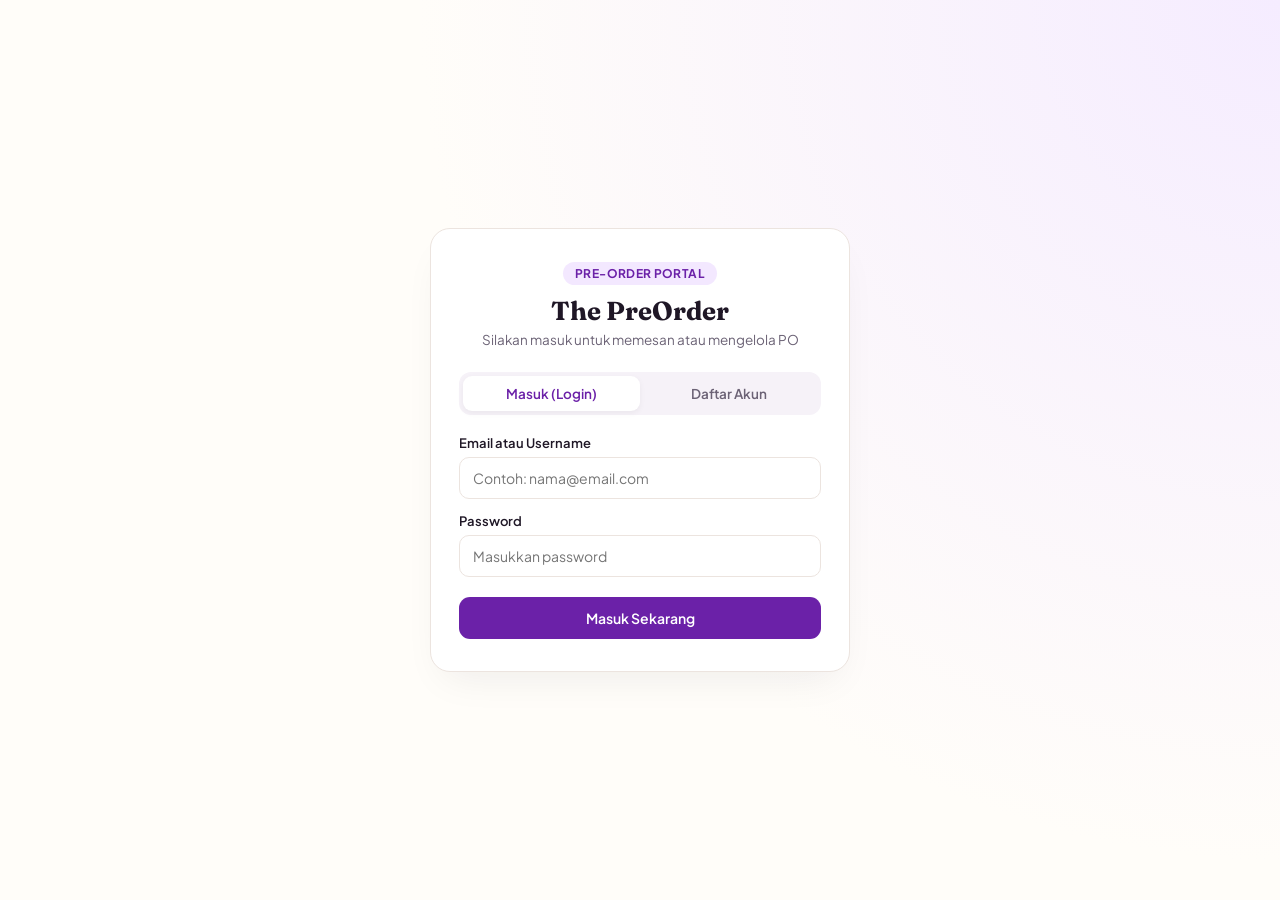
==== commit 6d87636c: "Add files via upload" ====
--- a/pesan.html
+++ b/pesan.html
@@ -1,25 +1,181 @@
 <!DOCTYPE html>
 <html lang="id" data-theme="medspa" style="--tp-h: 30">
 <head>
-<meta charset="utf-8">
-<meta name="viewport" content="width=device-width, initial-scale=1">
-<title>Pesan — Batchin</title>
-<link rel="preconnect" href="https://fonts.googleapis.com">
-<link rel="preconnect" href="https://fonts.gstatic.com" crossorigin>
-<link rel="stylesheet" href="https://fonts.googleapis.com/css2?family=Hanken+Grotesk:wght@300;400;600;700&family=IBM+Plex+Mono:wght@400;600&display=swap">
-<link rel="icon" href="favicon.svg" type="image/svg+xml">
-<link rel="stylesheet" href="styles.css">
+  <script src="js/auth.js"></script>
+  <script>
+    window.CURRENT_USER = PO_AUTH.guard();
+  </script>
+  <meta charset="utf-8">
+  <meta name="viewport" content="width=device-width, initial-scale=1">
+  <title>Pesan — Licia's Bakehouse</title>
+  <link rel="preconnect" href="https://fonts.googleapis.com">
+  <link rel="preconnect" href="https://fonts.gstatic.com" crossorigin>
+  <link rel="stylesheet" href="https://fonts.googleapis.com/css2?family=Hanken+Grotesk:wght@300;400;600;700&family=IBM+Plex+Mono:wght@400;600&display=swap">
+  <link rel="icon" href="favicon.svg" type="image/svg+xml">
+  <link rel="stylesheet" href="theme.css">
+  <link rel="stylesheet" href="styles.css">
+  <link rel="stylesheet" href="views.css">
+  <style>
+    /* Pengaman layout halaman pemesanan publik */
+    body {
+      margin: 0;
+      min-height: 100vh;
+    }
+    .pub {
+      max-width: 720px;
+      margin: 0 auto;
+      padding: 28px 20px 60px;
+      position: relative;
+      z-index: 1;
+    }
+    .pub-topbar {
+      display: flex;
+      align-items: center;
+      justify-content: space-between;
+      margin-bottom: 18px;
+      gap: 12px;
+    }
+    .pub-back {
+      display: inline-flex;
+      align-items: center;
+      gap: 6px;
+      font-size: 13px;
+      font-weight: 600;
+      text-decoration: none;
+      color: var(--ink, #1f1726);
+      background: rgba(255, 255, 255, 0.8);
+      border: 1px solid rgba(0, 0, 0, 0.1);
+      padding: 7px 14px;
+      border-radius: 999px;
+    }
+    .pub-back:hover {
+      background: #fff;
+    }
+    .pub-head {
+      display: flex;
+      align-items: center;
+      gap: 14px;
+      margin-bottom: 16px;
+    }
+    .pub-logo {
+      width: 52px;
+      height: 52px;
+      border-radius: 14px;
+      background: var(--brand, #b97d70);
+      color: #fff;
+      font-weight: 700;
+      font-size: 20px;
+      display: flex;
+      align-items: center;
+      justify-content: center;
+      overflow: hidden;
+      flex-shrink: 0;
+    }
+    .pub-logo img {
+      width: 100%;
+      height: 100%;
+      object-fit: cover;
+    }
+    .pub-logo svg {
+      width: 26px;
+      height: 26px;
+    }
+    .pub-title {
+      margin: 0;
+      font-size: 24px;
+      line-height: 1.2;
+    }
+    .pub-banner {
+      padding: 12px 16px;
+      border-radius: 12px;
+      font-size: 13.5px;
+      margin-bottom: 20px;
+      border: 1px solid rgba(0, 0, 0, 0.08);
+      background: rgba(255, 255, 255, 0.85);
+    }
+    .pub-banner.closed {
+      background: #fef2f2;
+      border-color: #fecaca;
+      color: #991b1b;
+    }
+    .pub-prods {
+      display: grid;
+      grid-template-columns: repeat(auto-fill, minmax(150px, 1fr));
+      gap: 12px;
+    }
+    .pub-prod {
+      display: flex;
+      flex-direction: column;
+      align-items: flex-start;
+      text-align: left;
+      gap: 10px;
+      padding: 12px;
+      border-radius: 14px;
+      border: 1.5px solid rgba(0, 0, 0, 0.1);
+      background: #fff;
+      cursor: pointer;
+      font-family: inherit;
+      transition: all 0.15s ease;
+    }
+    .pub-prod[aria-pressed="true"] {
+      border-color: var(--brand, #b97d70);
+      box-shadow: 0 0 0 3px rgba(185, 125, 112, 0.18);
+      background: #fffaf8;
+    }
+    .pub-prod-img {
+      width: 100%;
+      height: 100px;
+      border-radius: 10px;
+      background: #f5efe9;
+      display: flex;
+      align-items: center;
+      justify-content: center;
+      overflow: hidden;
+      color: var(--brand, #b97d70);
+    }
+    .pub-prod-img img {
+      width: 100%;
+      height: 100%;
+      object-fit: cover;
+    }
+    .pub-prod-img svg {
+      width: 32px;
+      height: 32px;
+    }
+    .pub-sum {
+      background: #fff;
+      border: 1px solid rgba(0, 0, 0, 0.1);
+      border-radius: 14px;
+      padding: 14px 16px;
+      display: flex;
+      flex-direction: column;
+      gap: 6px;
+    }
+    .pub-note {
+      background: rgba(0, 0, 0, 0.03);
+      padding: 10px 12px;
+      border-radius: 10px;
+    }
+    .pub-steps {
+      margin: 8px 0 0 18px;
+      display: flex;
+      flex-direction: column;
+      gap: 8px;
+      font-size: 14px;
+    }
+  </style>
 </head>
 <body>
-<div class="tp-screen" id="pub"></div>
-<div id="modal-root"></div>
-<div id="toast-root" class="toast-root" role="status" aria-live="polite"></div>
-<script src="js/util.js"></script>
-<script src="js/icons.js"></script>
-<script src="js/data.js"></script>
-<script src="js/estimate.js"></script>
-<script src="js/inbox.js"></script>
-<script src="js/ui.js"></script>
-<script src="js/public.js"></script>
+  <div class="tp-screen" id="pub"></div>
+  <div id="modal-root"></div>
+  <div id="toast-root" class="toast-root" role="status" aria-live="polite"></div>
+
+  <script src="js/util.js"></script>
+  <script src="js/icons.js"></script>
+  <script src="js/data.js"></script>
+  <script src="js/estimate.js"></script>
+  <script src="js/inbox.js"></script>
+  <script src="js/ui.js"></script>
+  <script src="js/public.js"></script>
 </body>
-</html>
+</html>
--- a/theme.css
+++ b/theme.css
@@ -0,0 +1,49 @@
+@keyframes tp-pop{0%{transform:scale(.88);opacity:0}62%{transform:scale(1.05)}100%{transform:scale(1);opacity:1}}
+@keyframes tp-up{from{transform:translateY(var(--tp-reveal-dist,16px));opacity:0}to{transform:translateY(0);opacity:1}}
+@keyframes tp-down{from{transform:translateY(-16px);opacity:0}to{transform:translateY(0);opacity:1}}
+@keyframes tp-sheet{from{transform:translateY(102%)}to{transform:translateY(0)}}
+@keyframes tp-fade{from{opacity:0}to{opacity:1}}
+@keyframes tp-wipe{from{clip-path:inset(0 100% 0 0)}to{clip-path:inset(0 0 0 0)}}
+@keyframes tp-curtain{from{clip-path:inset(100% 0 0 0);transform:translateY(var(--tp-reveal-dist,16px))}to{clip-path:inset(0 0 0 0);transform:translateY(0)}}
+@keyframes tp-rise{from{clip-path:inset(0 0 100% 0);transform:translateY(var(--tp-reveal-dist,16px))}to{clip-path:inset(0 0 0 0);transform:translateY(0)}}
+@keyframes tp-blur-in{from{opacity:0;filter:blur(16px);transform:scale(1.05) translateY(var(--tp-reveal-dist,16px))}to{opacity:1;filter:blur(0);transform:scale(1) translateY(0)}}
+@keyframes tp-glitch{0%{opacity:0;transform:translate3d(-6px,0,0);clip-path:inset(40% 0 38% 0)}18%{opacity:1;transform:translate3d(5px,0,0);clip-path:inset(12% 0 62% 0)}36%{transform:translate3d(-3px,0,0);clip-path:inset(68% 0 6% 0)}54%{transform:translate3d(2px,0,0);clip-path:inset(0 0 0 0)}72%{transform:translate3d(-1px,0,0)}100%{opacity:1;transform:none;clip-path:inset(0 0 0 0)}}
+@keyframes tp-tape{from{opacity:0;transform:rotate(-9deg) translateY(var(--tp-reveal-dist,16px)) scale(.95)}to{opacity:1;transform:rotate(var(--tp-img-tilt,0deg)) translateY(0) scale(1)}}
+@keyframes tp-zoom{from{transform:scale(1.16)}to{transform:scale(1)}}
+@keyframes tp-bar{from{transform:scaleX(0)}to{transform:scaleX(1)}}
+@keyframes tp-shake{10%,90%{transform:translateX(-2px)}30%,70%{transform:translateX(3px)}50%{transform:translateX(-4px)}}
+@keyframes tp-pulse{0%,100%{opacity:1}50%{opacity:.42}}
+@keyframes tp-breathe{0%,100%{transform:scale(1)}50%{transform:scale(1.045)}}
+@keyframes tp-shimmer{from{background-position:-160% 0}to{background-position:260% 0}}
+@keyframes tp-float{0%,100%{transform:translateY(0)}50%{transform:translateY(-9px)}}
+@keyframes tp-spin{to{transform:rotate(360deg)}}
+@keyframes tp-blink{50%{opacity:0}}
+@keyframes tp-tilt{0%,100%{transform:rotate(-2.5deg)}50%{transform:rotate(2.5deg)}}
+@keyframes tp-drift{0%{transform:translate3d(0,0,0) scale(1)}50%{transform:translate3d(4%,-3%,0) scale(1.12)}100%{transform:translate3d(0,0,0) scale(1)}}
+@media (prefers-reduced-motion: reduce){*,*::before,*::after{animation-duration:1ms!important;animation-iteration-count:1!important;transition-duration:1ms!important}}
+
+@keyframes fx-scroll{from{background-position:0 0}to{background-position:0 160px}}
+@keyframes fx-floor{from{background-position:0 0}to{background-position:0 64px}}
+@keyframes fx-spin{to{transform:rotate(360deg)}}
+@keyframes fx-hue{to{filter:hue-rotate(360deg)}}
+@keyframes fx-flicker{0%,100%{opacity:var(--tp-fx-op)}7%{opacity:0}9%{opacity:var(--tp-fx-op)}52%{opacity:calc(var(--tp-fx-op)*.4)}54%{opacity:var(--tp-fx-op)}}
+@keyframes fx-blob{0%{transform:translate(0,0) scale(1) rotate(0)}33%{transform:translate(8%,-6%) scale(1.15) rotate(40deg)}66%{transform:translate(-6%,8%) scale(.92) rotate(-30deg)}100%{transform:none}}
+@keyframes fx-stars{from{background-position:0 0,0 0,0 0}to{background-position:0 400px,0 260px,0 140px}}
+@keyframes fx-foil{from{background-position:0% 50%}to{background-position:200% 50%}}
+@keyframes fx-diag{from{background-position:0 0}to{background-position:120px 120px}}
+@keyframes d3-sway{0%,100%{transform:perspective(1100px) rotateY(-14deg) rotateX(6deg)}50%{transform:perspective(1100px) rotateY(14deg) rotateX(-4deg)}}
+@keyframes d3-float{0%,100%{transform:perspective(1200px) rotateX(18deg) translateY(0)}50%{transform:perspective(1200px) rotateX(10deg) translateY(-14px)}}
+@keyframes d3-glitch{0%,92%,100%{transform:none;filter:none}93%{transform:translate(-4px,2px) skewX(-6deg);filter:drop-shadow(4px 0 0 #ff003c) drop-shadow(-4px 0 0 #00e5ff)}95%{transform:translate(3px,-1px) skewX(4deg)}97%{transform:translate(-1px,0);filter:drop-shadow(-3px 0 0 #ff003c) drop-shadow(3px 0 0 #00e5ff)}}
+@keyframes d3-wobble{0%,100%{transform:rotate(-1.5deg)}50%{transform:rotate(1.5deg) translateY(-6px)}}
+@keyframes fx-slide{from{background-position:0 0}to{background-position:-160px 0}}
+@keyframes fx-fall{from{background-position:0 0,0 0,0 0}to{background-position:0 160px,0 320px,0 480px}}
+@keyframes d3-card{0%,100%{transform:perspective(900px) rotateX(10deg) rotateY(-16deg) rotateZ(2deg)}50%{transform:perspective(900px) rotateX(4deg) rotateY(-6deg) translateY(-8px)}}
+@keyframes d3-bounce{0%,100%{transform:translateY(0) scale(1)}40%{transform:translateY(-10px) scale(1.01,.99)}60%{transform:translateY(0) scale(1.01,.98)}}
+@keyframes d3-web{0%,100%{transform:perspective(2400px) rotateX(2.5deg) rotateY(-3deg)}50%{transform:perspective(2400px) rotateX(1deg) rotateY(3deg) translateY(-4px)}}
+.tp-web-stage{position:relative;isolation:isolate;overflow:hidden;animation:var(--tp-3d-web,none);transform-origin:50% 50%}
+.tp-web-stage>.tp-fx{inset:-20%}
+.tp-fx{position:absolute;inset:-40%;z-index:-1;pointer-events:none;background:var(--tp-fx);background-size:var(--tp-fx-size);opacity:var(--tp-fx-op);mix-blend-mode:var(--tp-fx-blend);transform:var(--tp-fx-tf);animation:var(--tp-fx-anim)}
+.tp-screen{position:relative;isolation:isolate;overflow:hidden}
+.tp-stage{transform:var(--tp-3d);animation:var(--tp-3d-anim);transform-style:preserve-3d}
+
+[data-theme="medspa"]{--tp-h:30;--tp-fx:none;--tp-fx-size:auto;--tp-fx-anim:none;--tp-fx-op:0;--tp-fx-blend:normal;--tp-fx-tf:none;--tp-3d:none;--tp-3d-anim:none;--tp-3d-web:none;--tp-dur-slow:620ms;--tp-stagger:80ms;--tp-reveal:tp-up;--tp-reveal-dist:20px;--tp-img-r:16px;--tp-img-frame:none;--tp-img-sh:none;--tp-img-filter:saturate(.9) brightness(1.04);--tp-img-overlay-op:0;--tp-img-blend:normal;--tp-img-tilt:0deg;--tp-img-ar:4 / 5;--tp-bg:#f8f4f1;--tp-canvas:#f8f4f1;--tp-surf:#ffffff;--tp-surf-2:#efe7e1;--tp-ink:#2b1f1a;--tp-mute:#7d6a61;--tp-acc:oklch(0.64 0.08 calc(var(--tp-h) + 0));--tp-acc-2:oklch(0.72 0.06 calc(var(--tp-h) + 150));--tp-acc-ink:#ffffff;--tp-line:#e7dcd4;--tp-grad:linear-gradient(135deg, oklch(0.64 0.08 calc(var(--tp-h) + 0)), oklch(0.72 0.06 calc(var(--tp-h) + 150)));--tp-r:8px;--tp-r-sm:5px;--tp-r-lg:12px;--tp-r-btn:6px;--tp-sh:0 6px 18px rgba(20,24,30,.08);--tp-sh-sm:0 2px 8px rgba(20,24,30,.06);--tp-bw:1px;--tp-font-display:'Hanken Grotesk', system-ui;--tp-font-body:'Hanken Grotesk', system-ui;--tp-font-mono:'IBM Plex Mono', monospace;--tp-w-display:600;--tp-track-display:-0.02em;--tp-case-display:none;--tp-hero:62px;--tp-dur:220ms;--tp-ease:cubic-bezier(.22,1,.36,1);--tp-press:0.98;--tp-tex:none;--tp-blur:none;}
--- a/styles.css
+++ b/styles.css
@@ -492,6 +492,7 @@
 .spacer { flex: 1; }
 .divider { height: 1px; background: var(--tp-line); border: 0; margin: 0; }
 .scroll-x { overflow-x: auto; }
+
 /* ---------- modal / bottom sheet ---------- */
 .modal-root { position: relative; z-index: 90; }
 .scrim {
@@ -520,7 +521,7 @@
   animation: tp-pop var(--tp-dur) var(--tp-ease) both;
   overflow: hidden;
 }
-.sheet.wide { width: min(760px, calc(100vw - 32px)); }
+.sheet.wide { width: min(580px, calc(100vw - 32px)); }
 
 .sheet-head {
   display: flex;
@@ -1056,13 +1057,21 @@
 
 .pay-box {
   display: flex;
-  align-items: center;
-  justify-content: space-between;
+  align-items: flex-start;
+  justify-content: flex-start;
+  text-align: left;
   gap: 12px;
   padding: 12px 14px;
   border-radius: var(--tp-r);
   background: var(--tp-surf-2);
   border: var(--tp-bw) solid var(--tp-line);
+}
+.pay-box .row,
+.pay-box .row.wrap {
+  justify-content: flex-start;
+}
+.pay-box .input {
+  width: 100%;
 }
 
 /* ---------- keuangan ---------- */
--- a/views.css
+++ b/views.css
@@ -0,0 +1,476 @@
+/* ============================================================
+   views.css — layout tiap layar
+   ============================================================ */
+
+/* ---------- dashboard ---------- */
+.dash-top {
+  display: grid;
+  grid-template-columns: minmax(0, 340px) minmax(0, 1fr);
+  gap: 14px;
+  align-items: stretch;
+}
+
+.ring-card { display: flex; flex-direction: column; }
+.ring-wrap {
+  position: relative;
+  width: 168px;
+  height: 168px;
+  margin: 4px auto 14px;
+}
+.ring-wrap svg { width: 100%; height: 100%; transform: rotate(-90deg); }
+.ring-track { stroke: var(--tp-surf-2); }
+.ring-fill {
+  stroke: var(--tp-acc);
+  stroke-linecap: round;
+  transition: stroke-dashoffset var(--tp-dur-slow) var(--tp-ease);
+}
+.ring-center {
+  position: absolute;
+  inset: 0;
+  display: flex;
+  flex-direction: column;
+  align-items: center;
+  justify-content: center;
+  gap: 1px;
+  text-align: center;
+}
+.ring-value {
+  font-family: var(--tp-font-mono);
+  font-size: 27px;
+  font-weight: 600;
+  letter-spacing: -0.03em;
+  line-height: 1;
+}
+.ring-label { font-size: 10.5px; letter-spacing: 0.08em; text-transform: uppercase; color: var(--tp-mute); font-family: var(--tp-font-mono); }
+
+.checklist { display: flex; flex-direction: column; }
+.check-item {
+  display: flex;
+  align-items: center;
+  gap: 10px;
+  padding: 9px 0;
+  border-bottom: var(--tp-bw) solid var(--tp-line);
+  font-size: 13px;
+}
+.check-item:last-child { border-bottom: none; }
+.check-box {
+  width: 18px;
+  height: 18px;
+  flex: none;
+  border-radius: var(--tp-r-sm);
+  border: var(--tp-bw) solid var(--tp-line);
+  background: var(--tp-surf);
+  display: grid;
+  place-items: center;
+  color: var(--tp-acc-ink);
+}
+.check-box svg { width: 11px; height: 11px; }
+.check-item.done .check-box { background: var(--tp-acc); border-color: var(--tp-acc); }
+.check-item.done .check-label { color: var(--tp-mute); text-decoration: line-through; text-decoration-thickness: 1px; }
+.check-label { flex: 1; min-width: 0; }
+.check-meta { font-family: var(--tp-font-mono); font-size: 11.5px; color: var(--tp-mute); }
+
+.kpi-grid {
+  display: grid;
+  grid-template-columns: repeat(4, minmax(0, 1fr));
+  gap: 14px;
+}
+.kpi { padding: 16px 16px 14px; display: flex; flex-direction: column; gap: 8px; }
+.kpi-head { display: flex; align-items: center; justify-content: space-between; gap: 8px; }
+.kpi-label { font-size: 11.5px; font-weight: 600; color: var(--tp-mute); letter-spacing: 0.02em; }
+.kpi-icon {
+  width: 26px; height: 26px;
+  display: grid; place-items: center;
+  border-radius: var(--tp-r-sm);
+  background: var(--tp-surf-2);
+  color: var(--tp-mute);
+}
+.kpi-icon svg { width: 14px; height: 14px; }
+.kpi-value {
+  font-family: var(--tp-font-mono);
+  font-size: 22px;
+  font-weight: 600;
+  letter-spacing: -0.03em;
+  line-height: 1.1;
+  white-space: nowrap;
+  overflow: hidden;
+  text-overflow: ellipsis;
+}
+.kpi-value.sm { font-size: 19px; }
+.kpi-meta { display: flex; align-items: center; gap: 6px; font-size: 11.5px; color: var(--tp-mute); flex-wrap: wrap; }
+.delta { display: inline-flex; align-items: center; gap: 3px; font-weight: 600; font-family: var(--tp-font-mono); font-size: 11px; }
+.delta.up { color: var(--ok); }
+.delta.down { color: var(--danger); }
+.delta svg { width: 11px; height: 11px; }
+
+.dash-grid {
+  display: grid;
+  grid-template-columns: minmax(0, 1.55fr) minmax(0, 1fr);
+  gap: 14px;
+  margin-top: 14px;
+  align-items: start;
+}
+
+/* ---------- chart ---------- */
+.chart { width: 100%; height: 210px; display: block; overflow: visible; }
+.chart .grid-line { stroke: var(--tp-line); }
+.chart .axis-text { fill: var(--tp-mute); font-size: 10px; font-family: var(--tp-font-mono); }
+.chart .area { fill: color-mix(in oklch, var(--tp-acc) 16%, transparent); }
+.chart .line { fill: none; stroke: var(--tp-acc); stroke-width: 2; stroke-linecap: round; stroke-linejoin: round; }
+.chart .dot { fill: var(--tp-surf); stroke: var(--tp-acc); stroke-width: 2; }
+.chart .bar-rect { fill: var(--tp-acc); rx: 3px; }
+.chart .bar-rect.dim { fill: color-mix(in oklch, var(--tp-acc) 32%, var(--tp-surf)); }
+.chart-legend { display: flex; align-items: center; gap: 14px; font-size: 11.5px; color: var(--tp-mute); }
+.chart-legend i { display: inline-block; width: 9px; height: 9px; border-radius: 3px; background: var(--tp-acc); margin-right: 5px; }
+
+/* ---------- status bar komposisi ---------- */
+.stack { display: flex; height: 9px; border-radius: var(--pill-h); overflow: hidden; background: var(--tp-surf-2); }
+.stack > i { display: block; height: 100%; }
+.legend-list { display: flex; flex-direction: column; gap: 9px; margin-top: 14px; }
+.legend-row { display: flex; align-items: center; gap: 9px; font-size: 12.5px; }
+.legend-swatch { width: 8px; height: 8px; border-radius: 3px; flex: none; background: var(--pill-c); }
+.legend-row .legend-value { margin-left: auto; font-family: var(--tp-font-mono); font-size: 12px; }
+
+/* ---------- feed pesanan ringkas ---------- */
+.order-mini {
+  display: flex;
+  align-items: center;
+  gap: 11px;
+  padding: 11px 0;
+  border-bottom: var(--tp-bw) solid var(--tp-line);
+}
+.order-mini:last-child { border-bottom: none; }
+.order-mini:first-child { padding-top: 2px; }
+.avatar {
+  width: 32px; height: 32px;
+  flex: none;
+  display: grid; place-items: center;
+  border-radius: var(--pill-h);
+  background: var(--tp-surf-2);
+  color: var(--tp-ink);
+  font-family: var(--tp-font-mono);
+  font-size: 11.5px;
+  font-weight: 600;
+  letter-spacing: 0;
+}
+.avatar.acc { background: color-mix(in oklch, var(--tp-acc) 16%, var(--tp-surf)); color: color-mix(in oklch, var(--tp-acc) 58%, var(--tp-ink)); }
+.order-mini-main { min-width: 0; flex: 1; }
+.order-mini-name { font-size: 13.5px; font-weight: 600; white-space: nowrap; overflow: hidden; text-overflow: ellipsis; }
+.order-mini-sub { font-size: 11.5px; color: var(--tp-mute); white-space: nowrap; overflow: hidden; text-overflow: ellipsis; }
+
+/* ---------- toolbar filter ---------- */
+.toolbar {
+  display: flex;
+  align-items: center;
+  gap: 8px;
+  flex-wrap: wrap;
+  padding: 12px 14px;
+  border-bottom: var(--tp-bw) solid var(--tp-line);
+}
+.search {
+  position: relative;
+  flex: 1;
+  min-width: 180px;
+}
+.search svg {
+  position: absolute;
+  left: 11px;
+  top: 50%;
+  transform: translateY(-50%);
+  width: 14px;
+  height: 14px;
+  color: var(--tp-mute);
+}
+.search .input { padding-left: 33px; }
+.toolbar .select { width: auto; min-width: 132px; }
+
+.seg {
+  display: inline-flex;
+  padding: 3px;
+  gap: 2px;
+  background: var(--tp-surf-2);
+  border-radius: var(--tp-r-btn);
+}
+.seg button {
+  border: 0;
+  background: transparent;
+  color: var(--tp-mute);
+  padding: 6px 11px;
+  border-radius: var(--tp-r-sm);
+  font-size: 12px;
+  font-weight: 600;
+  cursor: pointer;
+  transition: background var(--tp-dur) var(--tp-ease), color var(--tp-dur) var(--tp-ease);
+}
+.seg button:hover { color: var(--tp-ink); }
+.seg button[aria-pressed="true"] { background: var(--tp-surf); color: var(--tp-ink); box-shadow: var(--tp-sh-sm); }
+
+/* ---------- kanban ---------- */
+.kanban {
+  display: grid;
+  grid-template-columns: repeat(5, minmax(248px, 1fr));
+  gap: 12px;
+  align-items: start;
+  overflow-x: auto;
+  padding-bottom: 6px;
+}
+.kcol {
+  background: var(--tp-surf-2);
+  border: var(--tp-bw) solid transparent;
+  border-radius: var(--tp-r-lg);
+  display: flex;
+  flex-direction: column;
+  min-height: 180px;
+  transition: background var(--tp-dur) var(--tp-ease), border-color var(--tp-dur) var(--tp-ease);
+}
+.kcol.over {
+  border-color: var(--tp-acc);
+  background: color-mix(in oklch, var(--tp-acc) 8%, var(--tp-surf-2));
+}
+.kcol-head {
+  display: flex;
+  align-items: center;
+  gap: 8px;
+  padding: 11px 12px 9px;
+  font-size: 12px;
+  font-weight: 600;
+}
+.kcol-head .dot { width: 7px; height: 7px; border-radius: var(--pill-h); background: var(--pill-c); flex: none; }
+.kcol-count {
+  margin-left: auto;
+  font-family: var(--tp-font-mono);
+  font-size: 10.5px;
+  color: var(--tp-mute);
+  background: var(--tp-surf);
+  border-radius: var(--pill-h);
+  padding: 1px 7px;
+}
+.kcol-body { display: flex; flex-direction: column; gap: 8px; padding: 0 8px 8px; min-height: 60px; }
+.kcol-empty {
+  margin: 2px 4px 10px;
+  padding: 14px 10px;
+  text-align: center;
+  font-size: 11.5px;
+  color: var(--tp-mute);
+  border: var(--bw, 1px) dashed color-mix(in oklch, var(--tp-line) 80%, var(--tp-mute));
+  border-radius: var(--tp-r);
+}
+
+.kcard {
+  background: var(--tp-surf);
+  border: var(--tp-bw) solid var(--tp-line);
+  border-radius: var(--tp-r);
+  padding: 10px 11px;
+  box-shadow: var(--tp-sh-sm);
+  cursor: grab;
+  display: flex;
+  flex-direction: column;
+  gap: 7px;
+  transition: transform var(--tp-dur) var(--tp-ease), box-shadow var(--tp-dur) var(--tp-ease), opacity var(--tp-dur) var(--tp-ease);
+}
+.kcard:hover { transform: translateY(-1px); box-shadow: var(--tp-sh); }
+.kcard:active { cursor: grabbing; }
+.kcard.dragging { opacity: 0.45; transform: rotate(1.2deg); }
+.kcard-top { display: flex; align-items: center; justify-content: space-between; gap: 8px; }
+.kcard-id { font-family: var(--tp-font-mono); font-size: 10.5px; color: var(--tp-mute); letter-spacing: 0.03em; }
+.kcard-name { font-size: 13px; font-weight: 600; line-height: 1.3; }
+.kcard-meta { display: flex; align-items: center; gap: 6px; flex-wrap: wrap; font-size: 11px; color: var(--tp-mute); }
+.kcard-foot { display: flex; align-items: center; justify-content: space-between; gap: 8px; padding-top: 2px; }
+
+/* ---------- batch panel ---------- */
+.batch-list { display: flex; flex-direction: column; gap: 10px; }
+.batch {
+  display: grid;
+  grid-template-columns: minmax(0, 1fr) auto;
+  gap: 10px 14px;
+  align-items: center;
+  padding: 13px 14px;
+  border: var(--tp-bw) solid var(--tp-line);
+  border-radius: var(--tp-r);
+  background: var(--tp-surf-2);
+}
+.batch-name { font-size: 13.5px; font-weight: 600; }
+.batch-sub { font-size: 11.5px; color: var(--tp-mute); margin-top: 2px; }
+.batch-bar { grid-column: 1 / -1; display: flex; align-items: center; gap: 10px; }
+.batch-bar .bar { flex: 1; }
+.batch-bar .mono { font-size: 11.5px; color: var(--tp-mute); }
+
+/* ---------- detail pesanan ---------- */
+.detail-head {
+  display: flex;
+  align-items: flex-start;
+  justify-content: space-between;
+  gap: 12px;
+  padding-bottom: 14px;
+  border-bottom: var(--tp-bw) solid var(--tp-line);
+}
+.detail-id { font-family: var(--tp-font-mono); font-size: 12px; color: var(--tp-mute); letter-spacing: 0.04em; }
+.detail-title { font-size: 19px; margin-top: 2px; }
+.detail-grid { display: grid; grid-template-columns: repeat(2, minmax(0, 1fr)); gap: 14px 18px; padding: 16px 0; }
+.detail-item { min-width: 0; }
+.detail-key { font-size: 10.5px; text-transform: uppercase; letter-spacing: 0.09em; font-family: var(--tp-font-mono); color: var(--tp-mute); margin-bottom: 3px; }
+.detail-val { font-size: 13.5px; font-weight: 600; word-break: break-word; }
+
+.timeline { display: flex; flex-direction: column; gap: 0; }
+.tl-item { display: grid; grid-template-columns: 18px minmax(0, 1fr); gap: 12px; }
+.tl-rail { display: flex; flex-direction: column; align-items: center; }
+.tl-dot {
+  width: 9px; height: 9px;
+  margin-top: 5px;
+  border-radius: var(--pill-h);
+  background: var(--tp-surf-2);
+  border: 2px solid var(--tp-line);
+  flex: none;
+}
+.tl-item.now .tl-dot { background: var(--pill-c); border-color: var(--pill-c); }
+.tl-item.done .tl-dot { background: var(--tp-acc); border-color: var(--tp-acc); }
+.tl-line { flex: 1; width: 2px; background: var(--tp-line); margin: 3px 0; min-height: 12px; }
+.tl-item:last-child .tl-line { display: none; }
+.tl-body { padding-bottom: 12px; }
+.tl-title { font-size: 12.5px; font-weight: 600; }
+.tl-time { font-size: 11px; color: var(--tp-mute); font-family: var(--tp-font-mono); }
+
+.pay-box {
+  display: flex;
+  align-items: center;
+  justify-content: space-between;
+  gap: 12px;
+  padding: 12px 14px;
+  border-radius: var(--tp-r);
+  background: var(--tp-surf-2);
+  border: var(--tp-bw) solid var(--tp-line);
+}
+
+/* ---------- keuangan ---------- */
+.fin-grid {
+  display: grid;
+  grid-template-columns: minmax(0, 1.6fr) minmax(0, 1fr);
+  gap: 14px;
+  align-items: start;
+}
+.fin-summary { display: grid; gap: 0; }
+.fin-row {
+  display: flex;
+  align-items: center;
+  justify-content: space-between;
+  gap: 12px;
+  padding: 11px 0;
+  border-bottom: var(--tp-bw) solid var(--tp-line);
+  font-size: 13.5px;
+}
+.fin-row:last-child { border-bottom: none; }
+.fin-row.total { padding-top: 14px; }
+.fin-row.total .fin-amount { font-size: 17px; }
+.fin-amount { font-family: var(--tp-font-mono); font-variant-numeric: tabular-nums; font-weight: 600; }
+.fin-amount.neg { color: var(--danger); }
+.fin-amount.pos { color: var(--ok); }
+.fin-note { font-size: 11.5px; color: var(--tp-mute); margin-top: 1px; }
+
+.cat-row { display: flex; align-items: center; gap: 10px; padding: 8px 0; font-size: 12.5px; }
+.cat-row .cat-name { width: 92px; flex: none; color: var(--tp-mute); }
+.cat-row .bar { flex: 1; }
+.cat-row .mono { width: 92px; text-align: right; font-size: 11.5px; }
+
+/* ---------- laporan ---------- */
+.rep-grid {
+  display: grid;
+  grid-template-columns: repeat(3, minmax(0, 1fr));
+  gap: 14px;
+}
+.rep-tile { padding: 16px; display: flex; flex-direction: column; gap: 6px; }
+.rep-big { font-family: var(--tp-font-mono); font-size: 28px; font-weight: 600; letter-spacing: -0.04em; line-height: 1.05; }
+
+.funnel { display: flex; flex-direction: column; gap: 11px; }
+.funnel-row { display: grid; grid-template-columns: 132px minmax(0, 1fr) 74px; gap: 12px; align-items: center; font-size: 12.5px; }
+.funnel-row .mono { text-align: right; font-size: 12px; }
+
+.rank-row {
+  display: grid;
+  grid-template-columns: 22px minmax(0, 1fr) auto;
+  gap: 10px;
+  align-items: center;
+  padding: 9px 0;
+  border-bottom: var(--tp-bw) solid var(--tp-line);
+  font-size: 13px;
+}
+.rank-row:last-child { border-bottom: none; }
+.rank-num { font-family: var(--tp-font-mono); font-size: 11px; color: var(--tp-mute); }
+
+/* ---------- produk ---------- */
+.prod-grid { display: grid; grid-template-columns: repeat(auto-fill, minmax(268px, 1fr)); gap: 14px; }
+.prod { display: flex; flex-direction: column; gap: 12px; padding: 16px; }
+.prod-top { display: flex; align-items: flex-start; justify-content: space-between; gap: 10px; }
+.prod-name { font-size: 15px; font-weight: 600; }
+.prod-cat { font-size: 11.5px; color: var(--tp-mute); margin-top: 2px; }
+.prod-price { font-family: var(--tp-font-mono); font-size: 17px; font-weight: 600; letter-spacing: -0.02em; }
+.prod-facts { display: flex; gap: 16px; padding-top: 10px; border-top: var(--tp-bw) solid var(--tp-line); }
+.prod-fact { display: flex; flex-direction: column; gap: 2px; }
+.prod-fact b { font-family: var(--tp-font-mono); font-size: 13px; font-weight: 600; }
+.prod-fact span { font-size: 10.5px; color: var(--tp-mute); text-transform: uppercase; letter-spacing: 0.07em; }
+
+/* ---------- pengaturan ---------- */
+.set-grid {
+  display: grid;
+  grid-template-columns: minmax(0, 1fr) minmax(0, 380px);
+  gap: 14px;
+  align-items: start;
+}
+.switch-row {
+  display: flex;
+  align-items: center;
+  justify-content: space-between;
+  gap: 16px;
+  padding: 13px 0;
+  border-bottom: var(--tp-bw) solid var(--tp-line);
+}
+.switch-row:last-child { border-bottom: none; }
+.switch-row .switch-text { min-width: 0; }
+.switch-row .switch-title { font-size: 13.5px; font-weight: 600; }
+.switch-row .switch-desc { font-size: 11.5px; color: var(--tp-mute); margin-top: 2px; }
+
+.hue-row { display: flex; align-items: center; gap: 10px; flex-wrap: wrap; }
+.hue-dot {
+  width: 26px; height: 26px;
+  border-radius: var(--pill-h);
+  border: var(--tp-bw) solid var(--tp-line);
+  cursor: pointer;
+  padding: 0;
+  transition: transform var(--tp-dur) var(--tp-ease);
+}
+.hue-dot:hover { transform: scale(1.1); }
+.hue-dot[aria-pressed="true"] { box-shadow: 0 0 0 2px var(--tp-surf), 0 0 0 4px var(--tp-ink); }
+
+.preset-row {
+  display: flex;
+  align-items: center;
+  justify-content: space-between;
+  gap: 12px;
+  padding: 12px 0;
+  border-bottom: var(--tp-bw) solid var(--tp-line);
+}
+.preset-row:last-child { border-bottom: none; }
+.preset-name { font-size: 13.5px; font-weight: 600; }
+.preset-desc { font-size: 11.5px; color: var(--tp-mute); margin-top: 2px; }
+
+/* ---------- responsif views ---------- */
+@media (max-width: 1180px) {
+  .dash-top { grid-template-columns: minmax(0, 1fr); }
+  .kpi-grid { grid-template-columns: repeat(2, minmax(0, 1fr)); }
+  .dash-grid, .fin-grid, .set-grid { grid-template-columns: minmax(0, 1fr); }
+  .rep-grid { grid-template-columns: repeat(2, minmax(0, 1fr)); }
+  .ring-card .checklist { max-width: none; }
+}
+
+@media (max-width: 760px) {
+  .kpi-grid { grid-template-columns: repeat(2, minmax(0, 1fr)); gap: 10px; }
+  .kpi-value { font-size: 18px; }
+  .kpi-value.sm { font-size: 16px; }
+  .rep-grid { grid-template-columns: minmax(0, 1fr); }
+  .kanban { grid-template-columns: none; grid-auto-flow: column; grid-auto-columns: 82%; }
+  .chart { height: 176px; }
+  .funnel-row { grid-template-columns: 100px minmax(0, 1fr) 60px; font-size: 11.5px; }
+  .detail-grid { grid-template-columns: minmax(0, 1fr); gap: 12px; }
+  .toolbar .select { min-width: 0; flex: 1; }
+  .toolbar .search { flex: 1 1 100%; }
+  .batch { grid-template-columns: minmax(0, 1fr); }
+}
